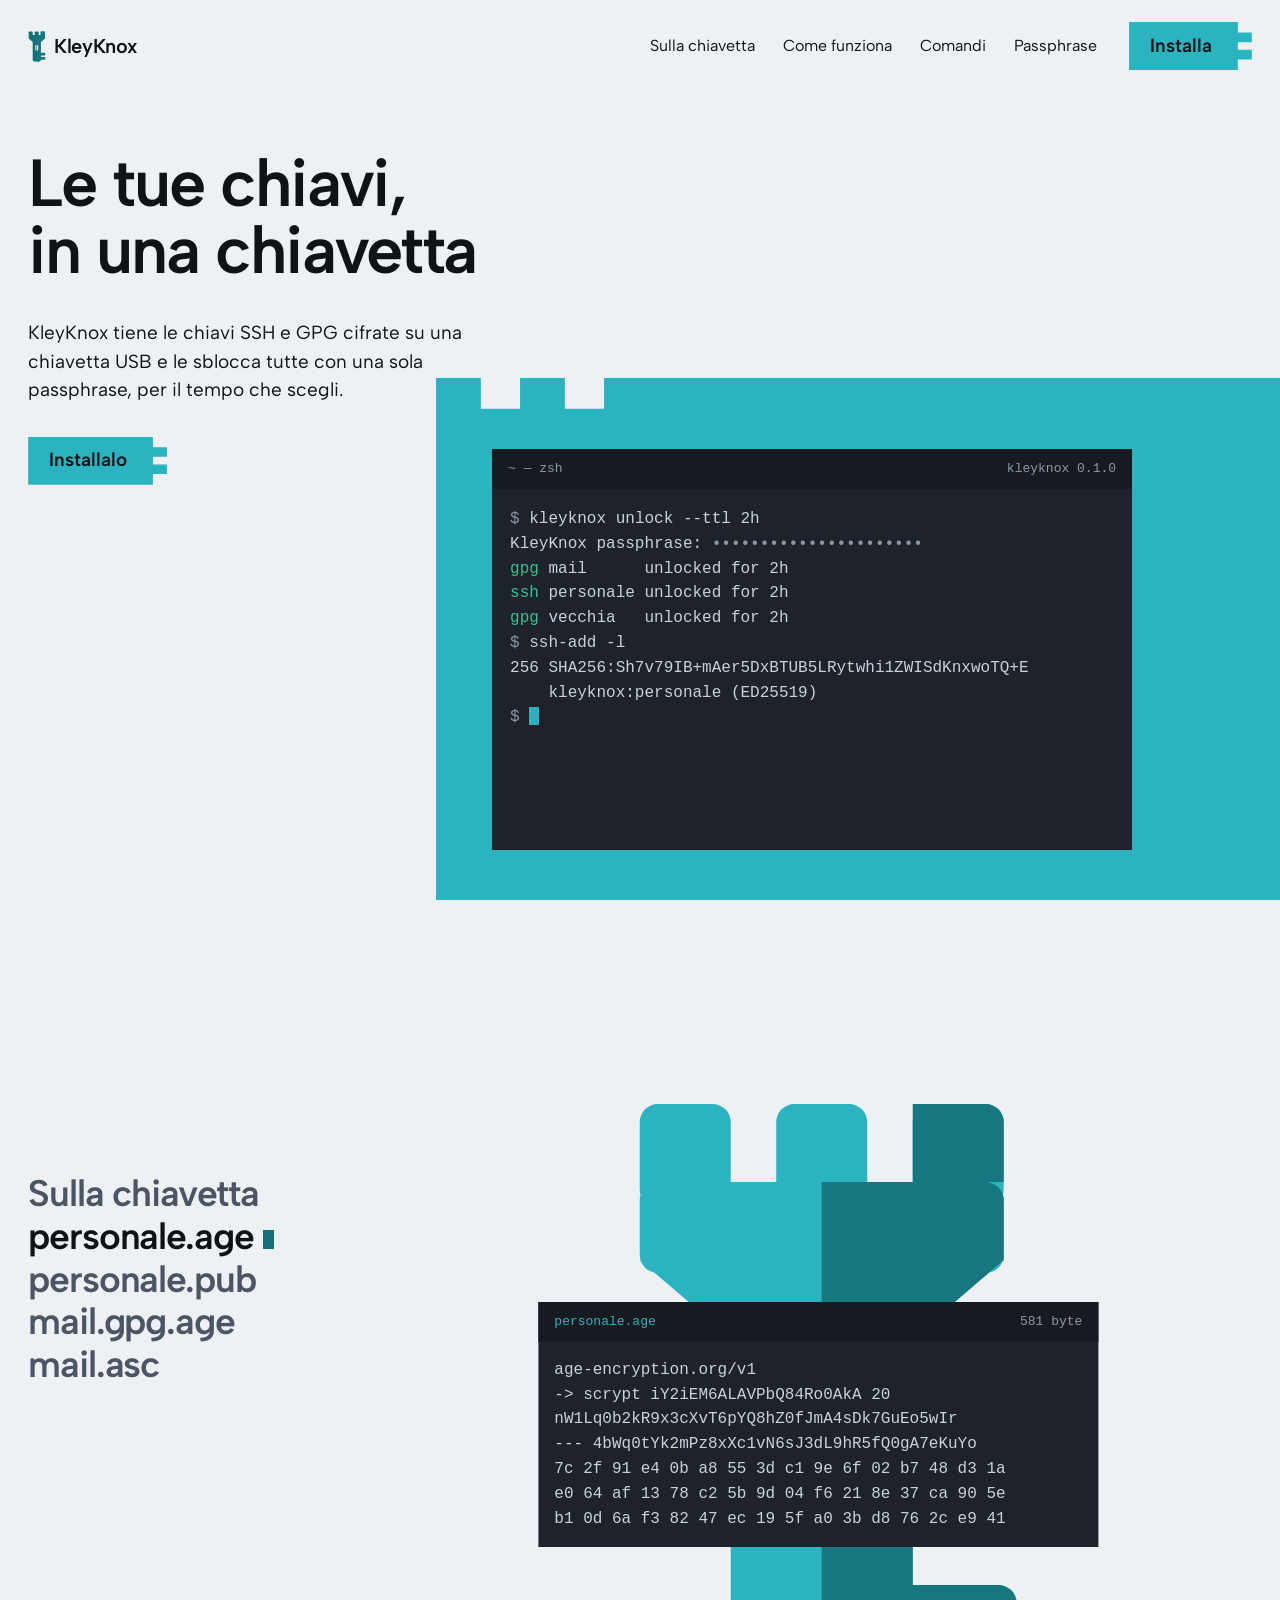
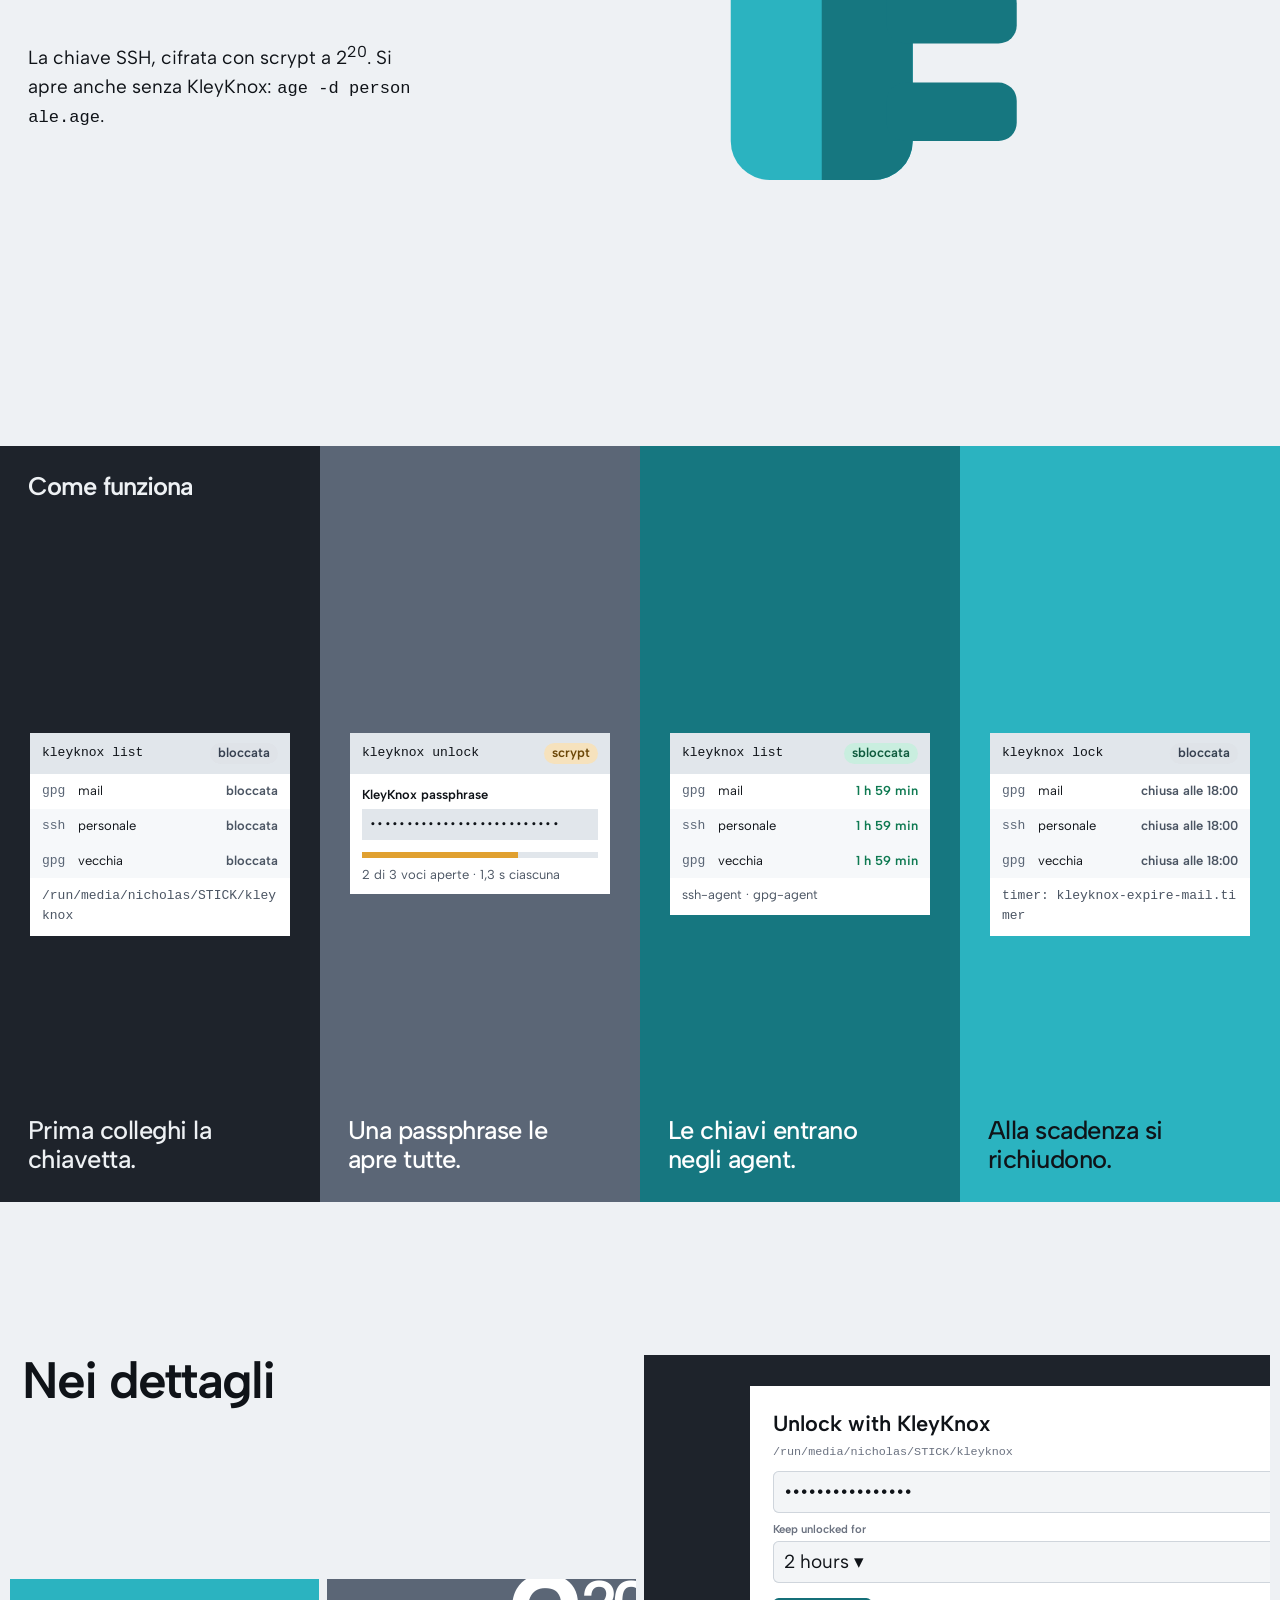
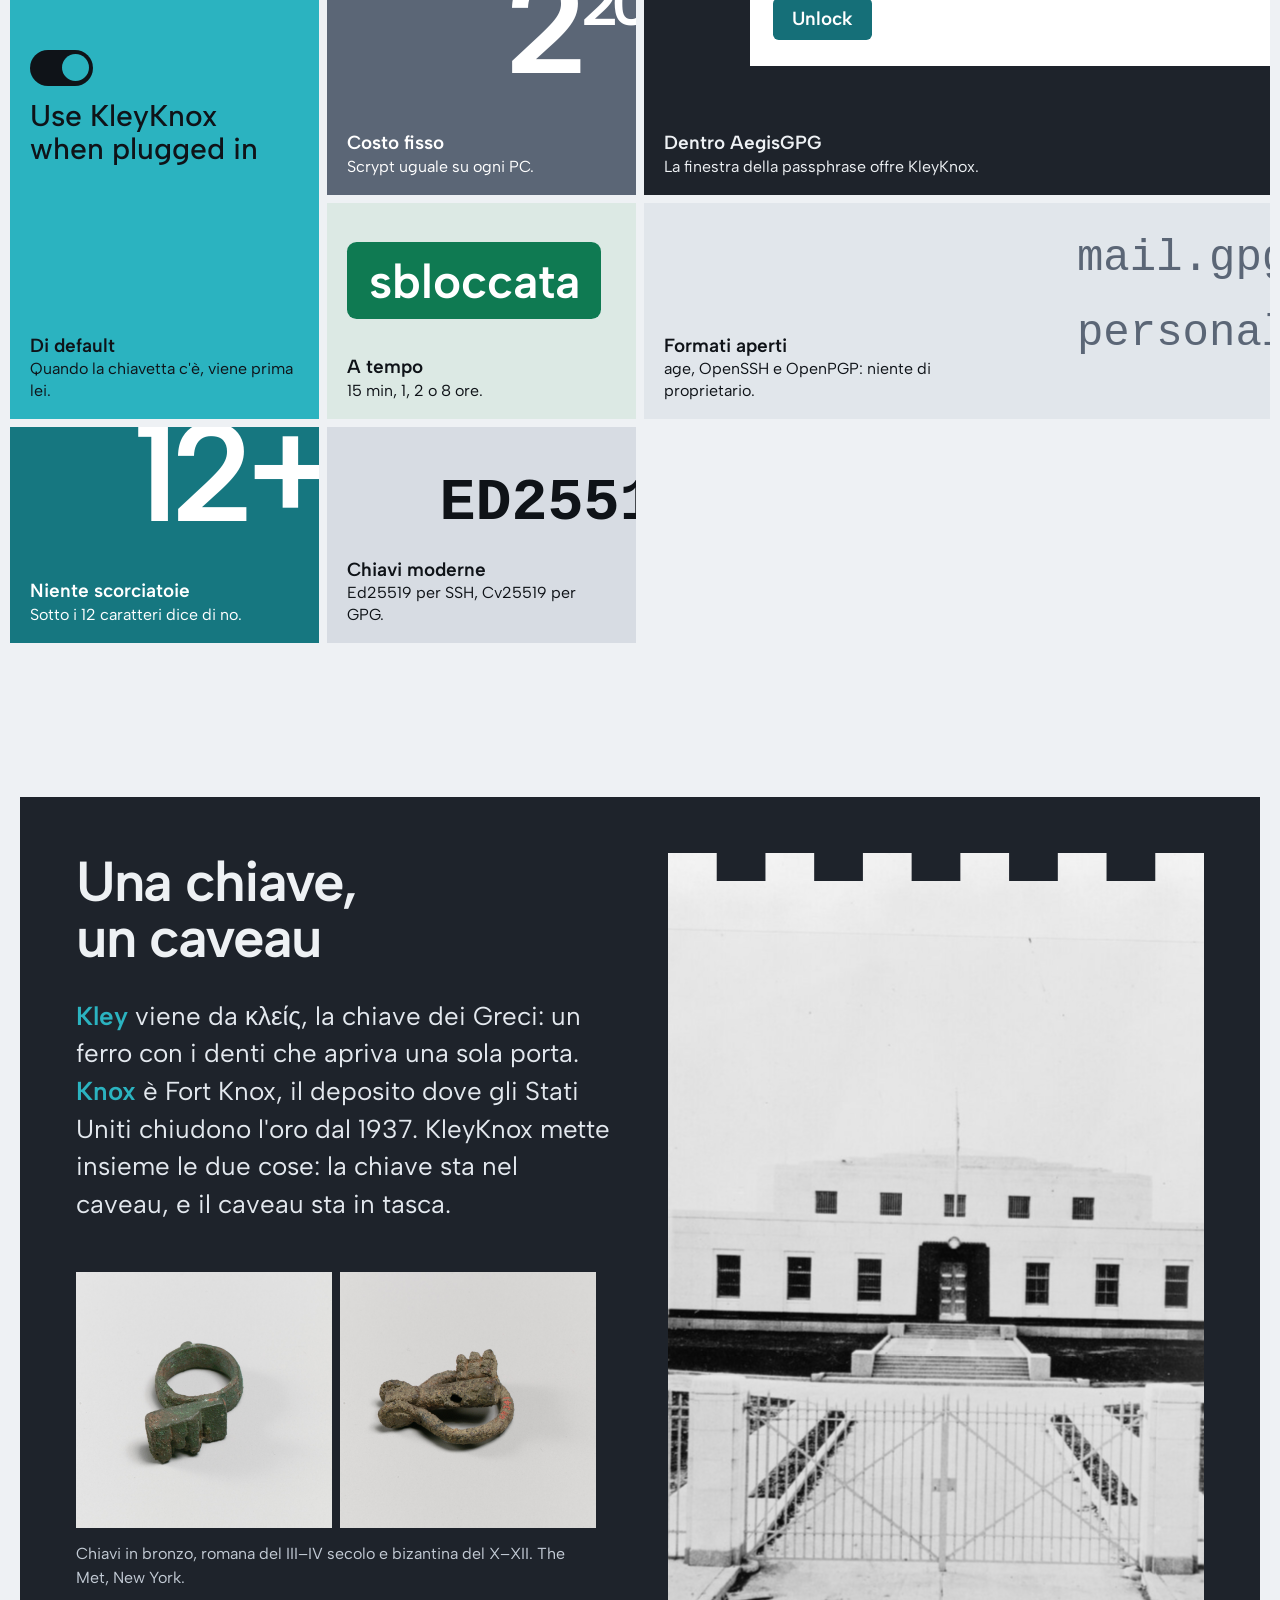
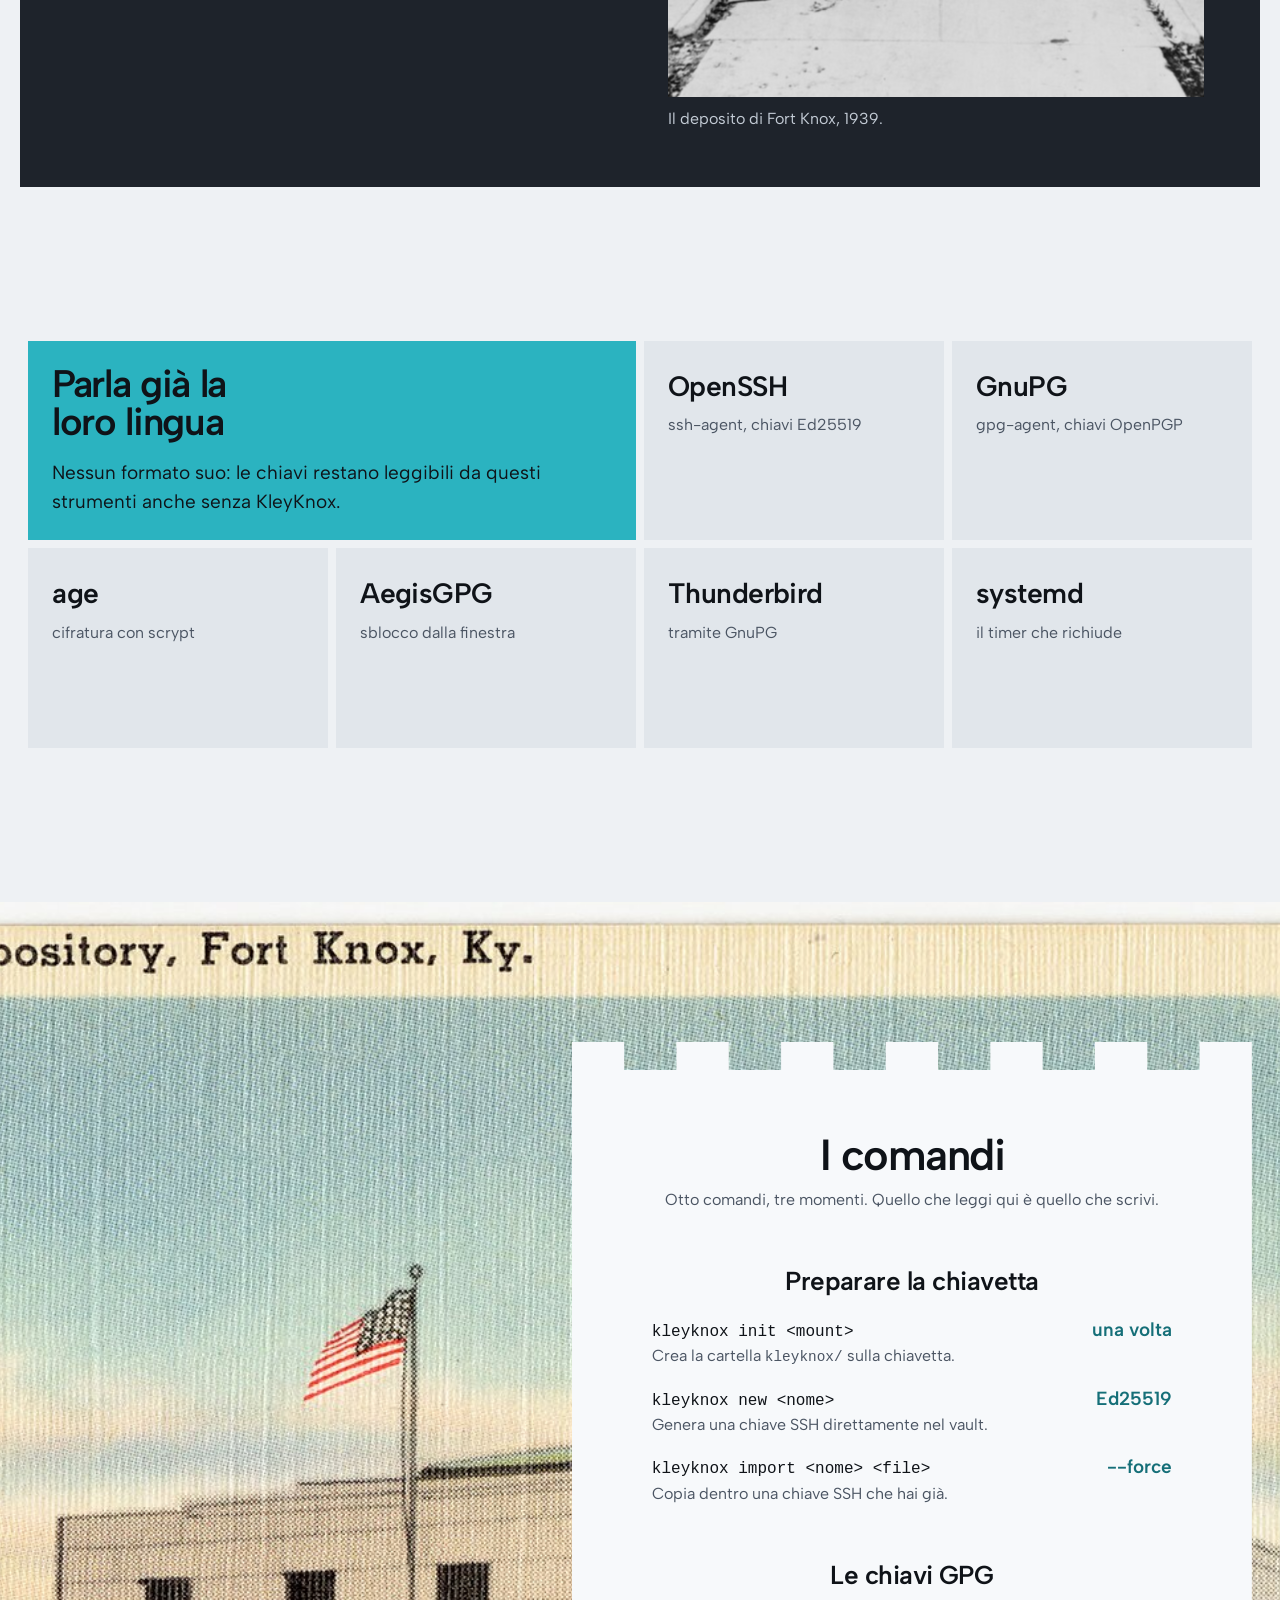
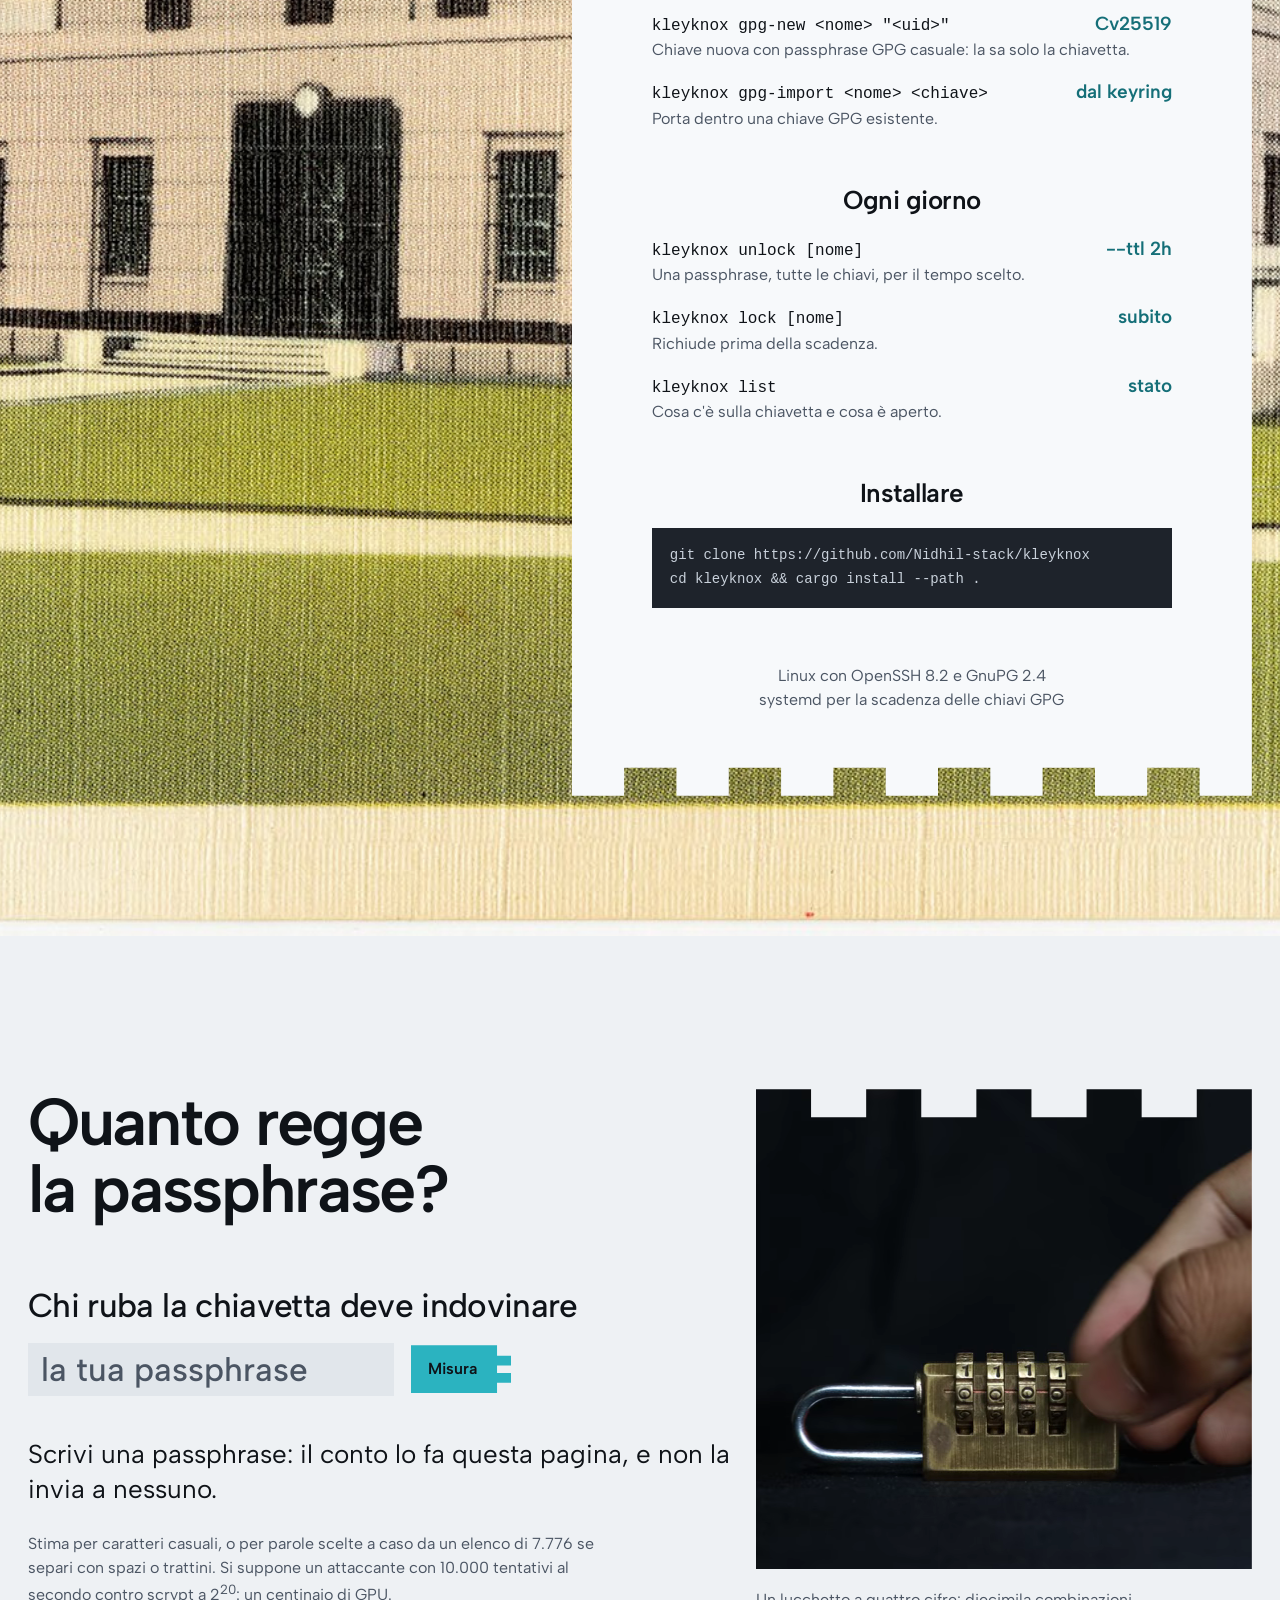
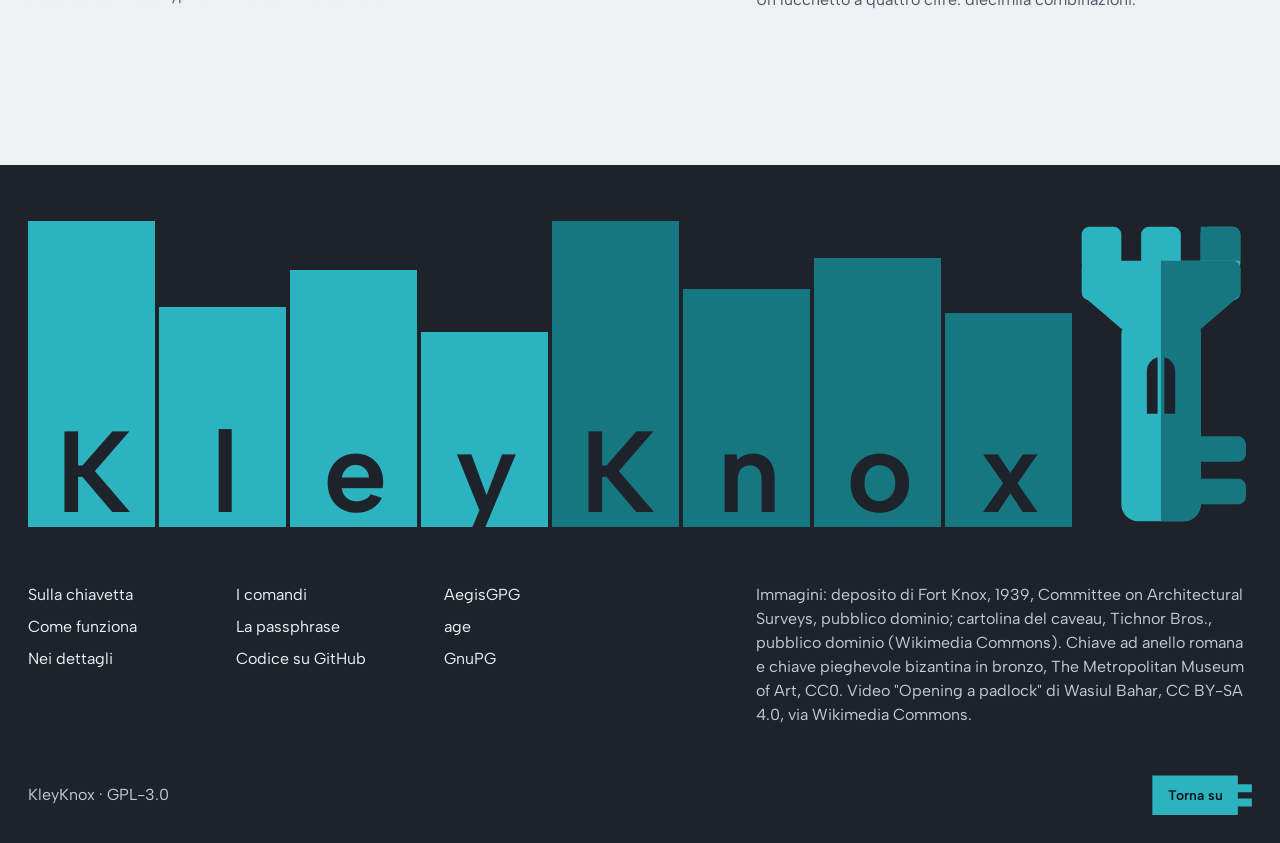
==== site/index.html @ 89aeecdf "Website, README and GitHub Pages A one-page site in the KleyKnox style (the tower-key as the only mo" ====
<!doctype html>
<html lang="it">
<head>
  <meta charset="utf-8">
  <meta name="viewport" content="width=device-width, initial-scale=1">
  <title>KleyKnox — le tue chiavi, in una chiavetta</title>
  <meta name="description" content="KleyKnox tiene le chiavi SSH e GPG cifrate su una chiavetta USB e le sblocca tutte con una sola passphrase, per il tempo che scegli.">
  <link rel="icon" href="favicon.svg" type="image/svg+xml">
  <link rel="preconnect" href="https://fonts.googleapis.com">
  <link rel="preconnect" href="https://fonts.gstatic.com" crossorigin>
  <link href="https://fonts.googleapis.com/css2?family=Albert+Sans:wght@400;500;600&display=swap" rel="stylesheet">
  <link rel="stylesheet" href="styles.css">
  <script>document.documentElement.classList.add("js");</script>
</head>
<body>

<!-- The tower-key, drawn once and reused at every scale (hero stage, showcase, bullets, footer). -->
<svg width="0" height="0" style="position:absolute" aria-hidden="true">
  <defs>
    <mask id="tower-window" maskUnits="userSpaceOnUse" x="0" y="0" width="64" height="64">
      <rect width="64" height="64" fill="#fff"></rect>
      <path d="M29.5 39 V31.5 a2.5 2.5 0 0 1 5 0 V39 Z" fill="#000"></path>
      <rect x="31.4" y="28" width="1.2" height="12" fill="#fff"></rect>
    </mask>
    <symbol id="tower" viewBox="17 5 31 54">
      <g mask="url(#tower-window)">
        <g fill="var(--tower-lit, currentColor)">
          <rect x="18" y="6" width="7" height="8" rx="1.4"></rect>
          <rect x="28.5" y="6" width="7" height="8" rx="1.4"></rect>
          <rect x="39" y="6" width="7" height="8" rx="1.4"></rect>
          <rect x="18" y="12" width="28" height="7" rx="1.4"></rect>
          <path d="M18 18 H46 L39 24 H25 Z"></path>
          <rect x="25" y="22" width="14" height="36" rx="3"></rect>
        </g>
        <g fill="var(--tower-shade, currentColor)">
          <path d="M39 6 H44.6 a1.4 1.4 0 0 1 1.4 1.4 V12 H39 Z"></path>
          <path d="M32 12 H44.6 a1.4 1.4 0 0 1 1.4 1.4 V18 L39 24 H32 Z"></path>
          <path d="M32 22 H39 V55 a3 3 0 0 1 -3 3 H32 Z"></path>
        </g>
      </g>
      <rect x="37" y="43" width="10" height="4.5" rx="1.4" fill="var(--tower-shade, currentColor)"></rect>
      <rect x="37" y="50.5" width="10" height="4.5" rx="1.4" fill="var(--tower-shade, currentColor)"></rect>
    </symbol>
  </defs>
</svg>

<header class="bar">
  <a class="wordmark" href="#top" aria-label="KleyKnox, inizio pagina">
    <svg class="wordmark-mark" aria-hidden="true"><use href="#tower"></use></svg>KleyKnox
  </a>
  <nav aria-label="Sezioni">
    <a class="link" href="#chiavetta">Sulla chiavetta</a>
    <a class="link" href="#come">Come funziona</a>
    <a class="link" href="#comandi">Comandi</a>
    <a class="link" href="#passphrase">Passphrase</a>
  </nav>
  <a class="button key-bit" href="#installa">Installa</a>
</header>

<main id="top">

  <!-- 1. Hero: what it is, and the real terminal on a stage cut like the battlements. -->
  <section class="hero" aria-labelledby="hero-title">
    <div class="hero-copy">
      <h1 id="hero-title">Le tue chiavi,<br> in una chiavetta</h1>
      <p class="hero-lead">KleyKnox tiene le chiavi SSH e GPG cifrate su una chiavetta USB e le sblocca tutte con una sola passphrase, per il tempo che scegli.</p>
      <a class="button key-bit" href="#installa">Installalo</a>
    </div>
    <div class="hero-stage">
      <div class="term" data-ui aria-label="Terminale: kleyknox unlock sblocca tre chiavi per due ore">
        <div class="term-top"><samp>~ — zsh</samp><samp>kleyknox 0.1.0</samp></div>
<pre class="term-body"><samp><span class="t-dim">$</span> kleyknox unlock --ttl 2h
KleyKnox passphrase: <span class="t-dim">••••••••••••••••••••••</span>
<span class="t-ok">gpg</span> mail      unlocked for 2h
<span class="t-ok">ssh</span> personale unlocked for 2h
<span class="t-ok">gpg</span> vecchia   unlocked for 2h
<span class="t-dim">$</span> ssh-add -l
256 SHA256:Sh7v79IB+mAer5DxBTUB5LRytwhi1ZWISdKnxwoTQ+E
    kleyknox:personale (ED25519)
<span class="t-dim">$</span> <span class="t-caret"></span></samp></pre>
      </div>
    </div>
  </section>

  <!-- 2. Showcase: what is on the stick, one file at a time, in front of the tower. -->
  <section class="showcase" id="chiavetta" aria-labelledby="chiavetta-title">
    <div class="showcase-stage shutter">
      <svg class="showcase-tower" aria-hidden="true"><use href="#tower"></use></svg>
      <div class="file" data-ui>
        <div class="file-top"><samp class="file-name" id="file-name">personale.age</samp><samp class="file-size" id="file-size">581 byte</samp></div>
        <pre class="file-body" id="file-body">age-encryption.org/v1
-&gt; scrypt iY2iEM6ALAVPbQ84Ro0AkA 20
nW1Lq0b2kR9x3cXvT6pYQ8hZ0fJmA4sDk7GuEo5wIr
--- 4bWq0tYk2mPz8xXc1vN6sJ3dL9hR5fQ0gA7eKuYo
7c 2f 91 e4 0b a8 55 3d c1 9e 6f 02 b7 48 d3 1a
e0 64 af 13 78 c2 5b 9d 04 f6 21 8e 37 ca 90 5e
b1 0d 6a f3 82 47 ec 19 5f a0 3b d8 76 2c e9 41</pre>
      </div>
    </div>
    <div class="showcase-list">
      <h2 id="chiavetta-title">Sulla chiavetta</h2>
      <ul class="files" role="tablist" aria-label="File nella cartella kleyknox/">
        <li><button role="tab" aria-selected="true" data-file="0">personale.age</button></li>
        <li><button role="tab" aria-selected="false" data-file="1">personale.pub</button></li>
        <li><button role="tab" aria-selected="false" data-file="2">mail.gpg.age</button></li>
        <li><button role="tab" aria-selected="false" data-file="3">mail.asc</button></li>
      </ul>
    </div>
    <p class="showcase-fact" id="file-fact" aria-live="polite">La chiave SSH, cifrata con scrypt a 2<sup>20</sup>. Si apre anche senza KleyKnox: <code>age -d personale.age</code>.</p>
  </section>

  <!-- 3. How it works: the same vault card, four moments, four fields. -->
  <section class="how" id="come" aria-labelledby="come-title">
    <div class="field f1">
      <h2 id="come-title">Come funziona</h2>
      <div class="card" data-ui>
        <div class="card-head"><samp>kleyknox list</samp><span class="pill pill-off">bloccata</span></div>
        <ul class="card-rows">
          <li><samp class="kind">gpg</samp>mail<span class="state off">bloccata</span></li>
          <li><samp class="kind">ssh</samp>personale<span class="state off">bloccata</span></li>
          <li><samp class="kind">gpg</samp>vecchia<span class="state off">bloccata</span></li>
        </ul>
        <p class="card-foot"><samp>/run/media/nicholas/STICK/kleyknox</samp></p>
      </div>
      <p class="clause">Prima colleghi la chiavetta.</p>
    </div>
    <div class="field f2">
      <div class="card" data-ui>
        <div class="card-head"><samp>kleyknox unlock</samp><span class="pill pill-wait">scrypt</span></div>
        <label class="card-label" for="demo-pass">KleyKnox passphrase</label>
        <input class="card-input" id="demo-pass" type="password" value="lampione-orzo-vela-tram-55" readonly tabindex="-1" aria-label="Passphrase di esempio">
        <div class="card-bar"><span style="width: 66%"></span></div>
        <p class="card-foot">2 di 3 voci aperte · 1,3 s ciascuna</p>
      </div>
      <p class="clause">Una passphrase le apre tutte.</p>
    </div>
    <div class="field f3">
      <div class="card" data-ui>
        <div class="card-head"><samp>kleyknox list</samp><span class="pill pill-on">sbloccata</span></div>
        <ul class="card-rows">
          <li><samp class="kind">gpg</samp>mail<span class="state on">1 h 59 min</span></li>
          <li><samp class="kind">ssh</samp>personale<span class="state on">1 h 59 min</span></li>
          <li><samp class="kind">gpg</samp>vecchia<span class="state on">1 h 59 min</span></li>
        </ul>
        <p class="card-foot">ssh-agent · gpg-agent</p>
      </div>
      <p class="clause">Le chiavi entrano negli agent.</p>
    </div>
    <div class="field f4">
      <div class="card" data-ui>
        <div class="card-head"><samp>kleyknox lock</samp><span class="pill pill-off">bloccata</span></div>
        <ul class="card-rows">
          <li><samp class="kind">gpg</samp>mail<span class="state off">chiusa alle 18:00</span></li>
          <li><samp class="kind">ssh</samp>personale<span class="state off">chiusa alle 18:00</span></li>
          <li><samp class="kind">gpg</samp>vecchia<span class="state off">chiusa alle 18:00</span></li>
        </ul>
        <p class="card-foot"><samp>timer: kleyknox-expire-mail.timer</samp></p>
      </div>
      <p class="clause">Alla scadenza si richiudono.</p>
    </div>
  </section>

  <!-- 4. Features: close-ups of the real interface, CLI and AegisGPG. -->
  <section class="board" id="dettagli" aria-labelledby="dettagli-title">
    <div class="tile t-head"><h2 id="dettagli-title">Nei dettagli</h2></div>

    <div class="tile t-aegis">
      <div class="zoom aegis" data-ui>
        <p class="aegis-title">Unlock with KleyKnox</p>
        <p class="aegis-path"><samp>/run/media/nicholas/STICK/kleyknox</samp></p>
        <span class="aegis-input">••••••••••••••••</span>
        <span class="aegis-label">Keep unlocked for</span>
        <span class="aegis-select">2 hours ▾</span>
        <span class="aegis-button">Unlock</span>
      </div>
      <p class="cap"><strong>Dentro AegisGPG</strong>La finestra della passphrase offre KleyKnox.</p>
    </div>

    <div class="tile t-toggle">
      <div class="zoom toggle-ui" data-ui><span class="switch" aria-hidden="true"><span></span></span><span class="toggle-label">Use KleyKnox<br>when plugged in</span></div>
      <p class="cap"><strong>Di default</strong>Quando la chiavetta c'è, viene prima lei.</p>
    </div>

    <div class="tile t-scrypt">
      <div class="zoom figure-ui" data-ui>2<sup>20</sup></div>
      <p class="cap"><strong>Costo fisso</strong>Scrypt uguale su ogni PC.</p>
    </div>

    <div class="tile t-status">
      <div class="zoom status-ui" data-ui><span>sbloccata</span></div>
      <p class="cap"><strong>A tempo</strong>15 min, 1, 2 o 8 ore.</p>
    </div>

    <div class="tile t-file">
      <div class="zoom files-ui" data-ui><samp>mail.gpg.age</samp><samp>personale.pub</samp></div>
      <p class="cap"><strong>Formati aperti</strong>age, OpenSSH e OpenPGP: niente di proprietario.</p>
    </div>

    <div class="tile t-min">
      <div class="zoom figure-ui" data-ui>12+</div>
      <p class="cap"><strong>Niente scorciatoie</strong>Sotto i 12 caratteri dice di no.</p>
    </div>

    <div class="tile t-algo">
      <div class="zoom chip-ui" data-ui><samp>ED25519</samp></div>
      <p class="cap"><strong>Chiavi moderne</strong>Ed25519 per SSH, Cv25519 per GPG.</p>
    </div>
  </section>

  <!-- 5. The name: kleis and Knox, in real pictures, on a deep panel that splits the page. -->
  <section class="name" id="nome" aria-labelledby="nome-title">
    <div class="name-copy">
      <h2 id="nome-title">Una chiave, un caveau</h2>
      <p><strong>Kley</strong> viene da κλείς, la chiave dei Greci: un ferro con i denti che apriva una sola porta. <strong>Knox</strong> è Fort Knox, il deposito dove gli Stati Uniti chiudono l'oro dal 1937. KleyKnox mette insieme le due cose: la chiave sta nel caveau, e il caveau sta in tasca.</p>
      <figure class="name-keys">
        <img src="assets/bronze-ring-key.jpg" width="1800" height="1936" alt="Chiave ad anello in bronzo, romana, III–IV secolo" loading="lazy">
        <img src="assets/bronze-folding-key.jpg" width="1816" height="1936" alt="Chiave pieghevole in bronzo, bizantina, X–XII secolo" loading="lazy">
        <figcaption>Chiavi in bronzo, romana del III–IV secolo e bizantina del X–XII. The Met, New York.</figcaption>
      </figure>
    </div>
    <figure class="name-picture battlement">
      <div class="frame"><img class="drift" src="assets/united-states-bullion-depository-1939.jpg" width="1640" height="1230" alt="Il deposito dell'oro di Fort Knox nel 1939, visto dal cancello d'ingresso" loading="lazy"></div>
      <figcaption>Il deposito di Fort Knox, 1939.</figcaption>
    </figure>
  </section>

  <!-- 6. Proof: the standards it speaks, set as names on tiles. -->
  <section class="speaks" id="standard" aria-labelledby="standard-title">
    <div class="mark mark-head"><h2 id="standard-title">Parla già la loro lingua</h2><p>Nessun formato suo: le chiavi restano leggibili da questi strumenti anche senza KleyKnox.</p></div>
    <div class="mark"><span>OpenSSH</span><p>ssh-agent, chiavi Ed25519</p></div>
    <div class="mark"><span>GnuPG</span><p>gpg-agent, chiavi OpenPGP</p></div>
    <div class="mark"><span>age</span><p>cifratura con scrypt</p></div>
    <div class="mark"><span>AegisGPG</span><p>sblocco dalla finestra</p></div>
    <div class="mark"><span>Thunderbird</span><p>tramite GnuPG</p></div>
    <div class="mark"><span>systemd</span><p>il timer che richiude</p></div>
  </section>

  <!-- 7. Commands as a printed sheet with battlement edges, over the vault postcard. -->
  <section class="sheet-ground" id="comandi" aria-labelledby="comandi-title">
    <img class="sheet-photo" src="assets/gold-vault-u-s-depository-fort-knox.jpg" width="1920" height="1234" alt="Cartolina del caveau dell'oro di Fort Knox, anni Trenta" loading="lazy">
    <div class="sheet battlement-both">
      <h2 id="comandi-title">I comandi</h2>
      <p class="sheet-note">Otto comandi, tre momenti. Quello che leggi qui è quello che scrivi.</p>

      <div class="group">
        <h3>Preparare la chiavetta</h3>
        <dl>
          <div><dt><code>kleyknox init &lt;mount&gt;</code></dt><dd class="v">una volta</dd><dd class="d">Crea la cartella <code>kleyknox/</code> sulla chiavetta.</dd></div>
          <div><dt><code>kleyknox new &lt;nome&gt;</code></dt><dd class="v">Ed25519</dd><dd class="d">Genera una chiave SSH direttamente nel vault.</dd></div>
          <div><dt><code>kleyknox import &lt;nome&gt; &lt;file&gt;</code></dt><dd class="v">--force</dd><dd class="d">Copia dentro una chiave SSH che hai già.</dd></div>
        </dl>
      </div>

      <div class="group">
        <h3>Le chiavi GPG</h3>
        <dl>
          <div><dt><code>kleyknox gpg-new &lt;nome&gt; "&lt;uid&gt;"</code></dt><dd class="v">Cv25519</dd><dd class="d">Chiave nuova con passphrase GPG casuale: la sa solo la chiavetta.</dd></div>
          <div><dt><code>kleyknox gpg-import &lt;nome&gt; &lt;chiave&gt;</code></dt><dd class="v">dal keyring</dd><dd class="d">Porta dentro una chiave GPG esistente.</dd></div>
        </dl>
      </div>

      <div class="group">
        <h3>Ogni giorno</h3>
        <dl>
          <div><dt><code>kleyknox unlock [nome]</code></dt><dd class="v">--ttl 2h</dd><dd class="d">Una passphrase, tutte le chiavi, per il tempo scelto.</dd></div>
          <div><dt><code>kleyknox lock [nome]</code></dt><dd class="v">subito</dd><dd class="d">Richiude prima della scadenza.</dd></div>
          <div><dt><code>kleyknox list</code></dt><dd class="v">stato</dd><dd class="d">Cosa c'è sulla chiavetta e cosa è aperto.</dd></div>
        </dl>
      </div>

      <div class="group" id="installa">
        <h3>Installare</h3>
        <pre class="install"><code>git clone https://github.com/Nidhil-stack/kleyknox
cd kleyknox &amp;&amp; cargo install --path .</code></pre>
      </div>

      <p class="sheet-hours">Linux con OpenSSH 8.2 e GnuPG 2.4<br>systemd per la scadenza delle chiavi GPG</p>
    </div>
  </section>

  <!-- 8. The live thing: how long would your passphrase hold against scrypt 2^20. -->
  <section class="probe" id="passphrase" aria-labelledby="passphrase-title">
    <h2 id="passphrase-title">Quanto regge la passphrase?</h2>
    <figure class="probe-film">
      <video src="assets/opening-a-padlock.webm" poster="assets/opening-a-padlock-poster.jpg" muted loop playsinline autoplay preload="metadata" width="854" height="480" aria-label="Mani che girano le rotelle di un lucchetto a combinazione"></video>
      <figcaption>Un lucchetto a quattro cifre: diecimila combinazioni.</figcaption>
    </figure>
    <form class="probe-form" id="probe" autocomplete="off">
      <p class="probe-sentence">
        <label for="probe-input">Chi ruba la chiavetta deve indovinare</label>
        <input id="probe-input" type="password" placeholder="la tua passphrase" spellcheck="false" autocapitalize="off">
        <button class="button key-bit" type="submit">Misura</button>
      </p>
      <p class="probe-result" id="probe-result" aria-live="polite">Scrivi una passphrase: il conto lo fa questa pagina, e non la invia a nessuno.</p>
      <p class="probe-note">Stima per caratteri casuali, o per parole scelte a caso da un elenco di 7.776 se separi con spazi o trattini. Si suppone un attaccante con 10.000 tentativi al secondo contro scrypt a 2<sup>20</sup>: un centinaio di GPU.</p>
    </form>
  </section>

</main>

<footer class="foot">
  <div class="blocks" aria-label="KleyKnox">
    <span style="--h:100%">K</span><span style="--h:72%">l</span><span style="--h:84%">e</span><span style="--h:64%">y</span><span style="--h:100%">K</span><span style="--h:78%">n</span><span style="--h:88%">o</span><span style="--h:70%">x</span>
    <svg class="blocks-tower" aria-hidden="true"><use href="#tower"></use></svg>
  </div>
  <div class="foot-grid">
    <nav aria-label="Pagina">
      <a class="link" href="#chiavetta">Sulla chiavetta</a>
      <a class="link" href="#come">Come funziona</a>
      <a class="link" href="#dettagli">Nei dettagli</a>
    </nav>
    <nav aria-label="Riferimenti">
      <a class="link" href="#comandi">I comandi</a>
      <a class="link" href="#passphrase">La passphrase</a>
      <a class="link" href="https://github.com/Nidhil-stack/kleyknox">Codice su GitHub</a>
    </nav>
    <nav aria-label="Progetti collegati">
      <a class="link" href="https://github.com/EddyDevProject/AegisGPG">AegisGPG</a>
      <a class="link" href="https://age-encryption.org">age</a>
      <a class="link" href="https://gnupg.org">GnuPG</a>
    </nav>
    <p class="credits">Immagini: deposito di Fort Knox, 1939, Committee on Architectural Surveys, pubblico dominio; cartolina del caveau, Tichnor Bros., pubblico dominio (Wikimedia Commons). Chiave ad anello romana e chiave pieghevole bizantina in bronzo, The Metropolitan Museum of Art, CC0. Video "Opening a padlock" di Wasiul Bahar, CC BY-SA 4.0, via Wikimedia Commons.</p>
  </div>
  <div class="foot-last">
    <span>KleyKnox · GPL-3.0</span>
    <a class="button key-bit small" href="#top">Torna su</a>
  </div>
</footer>

<script src="main.js" defer></script>
</body>
</html>
---- site/styles.css ----
/* KleyKnox — one motif: the tower-key (its battlements and two equal teeth).
   Palette "Acciaio da caveau", set in the proportions of the dealt "cool grey" sheet:
   one pale ground, near-black ink, one accent (vault cyan) on the action and one field. */

:root {
  --bg: #eef1f4;
  --surface: #e1e6eb;
  --ink: #0f1318;
  --muted: #4b5563;
  --accent: #2bb3c0;
  --accent-ink: #0f1318;
  --accent-deep: #156f78;      /* the accent where it must read on the pale ground */
  --gunmetal: #1e232b;
  --steel: #5b6676;
  --silver: #c9d1db;
  --cyan-deep: #167780;
  --ok: #34c38f;
  --warn: #e0a030;

  --font-text: "Albert Sans", "Helvetica Neue", Arial, sans-serif;
  --font-ui-mono: ui-monospace, "SF Mono", Menlo, Consolas, monospace; /* product UI only */ /* taste-skill-ignore: product UI (data-ui) */

  --step-small: clamp(0.8125rem, 0.79rem + 0.1vw, 0.875rem);
  --step-body: clamp(1.0625rem, 1rem + 0.25vw, 1.1875rem);
  --step-lead: clamp(1.25rem, 1.1rem + 0.7vw, 1.625rem);
  --step-head: clamp(2rem, 1.3rem + 3.2vw, 4rem);
  --step-display: clamp(3.25rem, 5.2vw, 5rem);

  --margin: clamp(1rem, 2.2vw, 2rem);
  --section: clamp(7.5rem, 12vw, 13rem);
  --merlon: 28px;              /* battlement width; height is the same */

  --ease-out: cubic-bezier(0.22, 1, 0.36, 1);
  --ease-in-out: cubic-bezier(0.76, 0, 0.24, 1);
  --ease-soft: cubic-bezier(0.33, 1, 0.68, 1);
}

*, *::before, *::after { box-sizing: border-box; }
html { -webkit-text-size-adjust: 100%; text-size-adjust: 100%; }
body {
  margin: 0; background: var(--bg); color: var(--ink);
  font-family: var(--font-text); font-size: var(--step-body); line-height: 1.5;
  -webkit-font-smoothing: antialiased; overflow-x: hidden;
}
h1, h2, h3, p, figure, ul, dl, dd { margin: 0; }
p { max-width: 65ch; }
ul[class] { padding: 0; list-style: none; }
img, svg { display: block; max-width: 100%; }
img { height: auto; background: var(--surface); }
button, input { font: inherit; color: inherit; }
button { background: none; border: 0; padding: 0; cursor: pointer; }
a { color: inherit; }
:target { scroll-margin-top: 5rem; }
::selection { background: var(--accent); color: var(--accent-ink); }
:focus-visible { outline: 2px solid var(--accent-deep); outline-offset: 3px; }
h1, h2, h3 { font-weight: 600; letter-spacing: -0.035em; line-height: 1; text-wrap: balance; }
code, samp { font-family: var(--font-ui-mono); font-size: 0.9em; } /* taste-skill-ignore: literal code */
.term samp, .file samp, .card samp, .aegis samp, .files-ui samp, .chip-ui samp { font-size: inherit; } /* taste-skill-ignore: product UI (data-ui) */

/* ---------- the one button: a key bit, two equal teeth on its right edge ---------- */
.button {
  display: inline-flex; align-items: center; min-height: 48px; padding: 0 2.1em 0 1.1em;
  background: var(--accent); color: var(--accent-ink); font-weight: 600; text-decoration: none;
  transition: transform 140ms var(--ease-out), background-color 180ms ease;
}
.key-bit {
  clip-path: polygon(0 0, calc(100% - 14px) 0, calc(100% - 14px) 22%, 100% 22%, 100% 42%,
    calc(100% - 14px) 42%, calc(100% - 14px) 58%, 100% 58%, 100% 78%, calc(100% - 14px) 78%,
    calc(100% - 14px) 100%, 0 100%);
}
.button.small { min-height: 40px; font-size: var(--step-small); }
.button:active { transform: scale(0.97); }
.link { text-decoration: underline; text-decoration-color: transparent; text-underline-offset: 0.22em; transition: text-decoration-color 180ms ease; }
@media (hover: hover) and (pointer: fine) {
  .button:hover { background: #5ccdd8; }
  .link:hover { text-decoration-color: currentColor; }
}

/* ---------- bar ---------- */
.bar {
  position: absolute; inset: 0 0 auto 0; z-index: 5;
  display: flex; align-items: center; gap: 2rem; padding: 22px var(--margin);
}
.wordmark { display: inline-flex; align-items: center; gap: 0.5rem; font-weight: 600; font-size: 1.25rem; letter-spacing: -0.02em; text-decoration: none; }
.wordmark-mark { width: 18px; height: 31px; color: var(--accent-deep); --tower-lit: var(--accent-deep); --tower-shade: var(--cyan-deep); }
.bar nav { display: flex; gap: 1.75rem; margin-left: auto; font-size: 1rem; }
.bar nav a { text-decoration-color: transparent; }

/* ---------- 1. hero ---------- */
.hero { position: relative; min-height: 100svh; display: grid; grid-template-columns: repeat(12, 1fr); column-gap: 1.5rem; padding: 0 var(--margin); overflow: hidden; }
.hero-copy { grid-column: 1 / 7; padding-top: 150px; position: relative; z-index: 2; }
.hero h1 { font-size: var(--step-display); max-width: 13ch; }
.hero-lead { margin-top: 36px; max-width: 40ch; font-size: var(--step-body); }
.hero-copy .button { margin-top: 32px; }
.hero-stage {
  position: absolute; left: calc(var(--margin) + (100% - 2 * var(--margin)) * 4 / 12); right: 0; top: 42%; bottom: 0;
  background: var(--accent);
  /* the top-left corner cut into three battlements: the tower's own top */
  clip-path: polygon(0 calc(var(--merlon) * 1.6), 0 0, calc(var(--merlon) * 1.6) 0, calc(var(--merlon) * 1.6) calc(var(--merlon) * 1.1),
    calc(var(--merlon) * 3) calc(var(--merlon) * 1.1), calc(var(--merlon) * 3) 0, calc(var(--merlon) * 4.6) 0,
    calc(var(--merlon) * 4.6) calc(var(--merlon) * 1.1), calc(var(--merlon) * 6) calc(var(--merlon) * 1.1),
    calc(var(--merlon) * 6) 0, 100% 0, 100% 100%, 0 100%);
}
.term {
  position: absolute; left: 56px; top: calc(var(--merlon) * 1.1 + 40px); width: min(640px, calc(100% - 56px));
  background: var(--gunmetal); color: var(--silver); font-family: var(--font-ui-mono); font-size: 16px; line-height: 1.55; /* taste-skill-ignore: product UI (data-ui) */
}
.term-top { display: flex; justify-content: space-between; padding: 10px 16px; background: #171b21; color: #8c97a6; font-size: 13px; }
.term-body { margin: 0; padding: 18px 18px 120px; white-space: pre; overflow: hidden; font: inherit; }
.t-dim { color: #8c97a6; }
.t-ok { color: var(--ok); }
.t-caret { display: inline-block; width: 0.6em; height: 1.1em; vertical-align: -0.2em; background: var(--accent); }

/* ---------- 2. showcase ---------- */
.showcase {
  position: relative; margin-top: calc(var(--section) * 0.6); min-height: 100svh; padding: 0 var(--margin);
  display: grid; grid-template-columns: repeat(12, 1fr); column-gap: 1.5rem; align-items: end;
}
.showcase-stage { grid-column: 5 / 12; grid-row: 1; position: relative; height: 78svh; align-self: center; }
.showcase-tower { position: absolute; left: 50%; top: 0; height: 100%; width: auto; aspect-ratio: 31 / 54; transform: translateX(-42%); color: var(--accent); --tower-lit: var(--accent); --tower-shade: var(--cyan-deep); }
.file {
  position: absolute; left: 50%; top: 30%; transform: translateX(-46%); width: min(560px, 92%);
  background: var(--gunmetal); color: var(--silver); font-family: var(--font-ui-mono); font-size: 16px; line-height: 1.55; /* taste-skill-ignore: product UI (data-ui) */
  transition: opacity 300ms ease;
}
.file.is-swapping { opacity: 0; }
.file-top { display: flex; justify-content: space-between; padding: 10px 16px; background: #171b21; color: var(--accent); font-size: 13px; }
.file-size { color: #8c97a6; }
.file-body { margin: 0; padding: 16px; white-space: pre-wrap; word-break: break-all; font: inherit; min-height: 12.5em; }
.showcase-list { grid-column: 1 / 5; grid-row: 1; align-self: start; padding-top: 20svh; position: relative; z-index: 2; }
.showcase-list h2, .files button { font-size: clamp(1.75rem, 2.9vw, 2.75rem); line-height: 1.15; letter-spacing: -0.03em; font-weight: 600; }
.showcase-list h2 { color: var(--muted); }
.files button { color: var(--muted); text-align: left; transition: color 180ms ease; }
.files button[aria-selected="true"] { color: var(--ink); }
.files button[aria-selected="true"]::after { content: ""; display: inline-block; width: 0.3em; height: 0.52em; margin-left: 0.25em; background: var(--accent-deep); }
@media (hover: hover) { .files button:hover { color: var(--ink); } }
.showcase-fact { grid-column: 1 / 5; grid-row: 1; align-self: end; padding-bottom: 18svh; max-width: 34ch; position: relative; z-index: 2; font-size: var(--step-body); }
.showcase-fact code { word-break: break-all; }

/* ---------- 3. how: four fields, one card ---------- */
.how { margin-top: var(--section); display: grid; grid-template-columns: repeat(4, 1fr); }
.field { position: relative; min-height: 84svh; padding: 28px; display: flex; flex-direction: column; }
.f1 { background: var(--gunmetal); color: #eef1f4; }
.f2 { background: var(--steel); color: #fff; }
.f3 { background: var(--cyan-deep); color: #fff; }
.f4 { background: var(--accent); color: var(--ink); }
.how h2 { font-size: clamp(1.375rem, 2vw, 2rem); font-weight: 600; }
.card {
  position: absolute; left: 0; right: 0; margin-inline: auto; top: 38%; width: min(260px, calc(100% - 32px));
  background: #fff; color: var(--ink); font-size: 13px; line-height: 1.45;
  transition: transform 150ms var(--ease-out);
}
@media (hover: hover) { .field:hover .card.is-in, .field:hover .card:not([data-rise]) { transform: translateY(-6px); } }
.card-head { display: flex; justify-content: space-between; align-items: center; padding: 10px 12px; background: var(--surface); }
.pill { padding: 1px 8px; border-radius: 999px; font-weight: 600; font-size: 13px; }
.pill-off { background: #dfe3e8; color: #374151; }
.pill-wait { background: #f6e2bd; color: #6b4708; }
.pill-on { background: #c9eedf; color: #0f5b3e; }
.card-rows li { display: grid; grid-template-columns: 30px 1fr auto; gap: 6px; align-items: center; padding: 8px 12px; }
.card-rows li + li { background: #f6f8fa; }
.kind { color: var(--steel); }
.state { font-weight: 600; }
.state.off { color: #4b5563; }
.state.on { color: #0f7a52; }
.card-foot { padding: 8px 12px 10px; color: #4b5563; font-size: 13px; word-break: break-all; }
.card-foot samp { font-size: 1em; }
.card-label { display: block; padding: 12px 12px 4px; font-weight: 600; }
.card-input { display: block; width: calc(100% - 24px); margin: 0 12px; padding: 6px 8px; background: var(--surface); border: 0; letter-spacing: 0.1em; }
.card-bar { margin: 12px 12px 0; height: 6px; background: var(--surface); }
.card-bar span { display: block; height: 100%; background: var(--warn); }
.clause { margin-top: auto; font-size: clamp(1.375rem, 2vw, 2rem); line-height: 1.12; letter-spacing: -0.02em; font-weight: 500; max-width: 13ch; }

/* ---------- 4. board of close-ups ---------- */
.board {
  margin: var(--section) 10px 0; display: grid; grid-template-columns: repeat(12, 1fr);
  grid-auto-rows: 104px; gap: 8px; grid-auto-flow: dense;
}
.tile { position: relative; overflow: hidden; background: var(--surface); }
.t-head { grid-column: span 6; grid-row: span 2; background: var(--bg); padding: 0 12px; }
.t-head h2 { font-size: clamp(2.25rem, 4vw, 3.75rem); }
.t-aegis { grid-column: span 6; grid-row: span 4; background: var(--gunmetal); color: #eef1f4; }
.t-toggle { grid-column: span 3; grid-row: span 4; background: var(--accent); }
.t-scrypt { grid-column: span 3; grid-row: span 2; background: var(--steel); color: #fff; }
.t-status { grid-column: span 3; grid-row: span 2; background: #dce9e4; }
.t-file { grid-column: span 6; grid-row: span 2; background: var(--surface); }
.t-min { grid-column: span 3; grid-row: span 2; background: var(--cyan-deep); color: #fff; }
.t-algo { grid-column: span 3; grid-row: span 2; background: #d7dce3; }
.zoom { position: absolute; }
.cap { position: absolute; left: 20px; bottom: 18px; right: 20px; font-size: 1rem; line-height: 1.35; max-width: 34ch; }
.cap strong { display: block; font-size: var(--step-body); font-weight: 600; }
.aegis { right: -8%; top: 7%; width: 30em; font-size: 19px; background: #fff; color: var(--ink); padding: 1.1em 1.2em 1.4em; }
.aegis-title { font-weight: 600; font-size: 1.15em; }
.aegis-path { color: #6b7280; font-size: 0.62em; margin: 0.3em 0 0.8em; }
.aegis-input, .aegis-select { display: block; padding: 0.35em 0.6em; background: #f3f5f7; box-shadow: inset 0 0 0 1px #cfd5dc; border-radius: 0.3em; } /* taste-skill-ignore: product UI (data-ui) */
.aegis-label { display: block; margin: 0.7em 0 0.25em; font-size: 0.6em; color: #6b7280; font-weight: 600; }
.aegis-button { display: inline-block; margin-top: 0.8em; padding: 0.35em 1em; background: #156f78; color: #fff; border-radius: 0.3em; font-weight: 600; }
.toggle-ui { left: 20px; right: 20px; top: 16%; display: flex; flex-direction: column; align-items: flex-start; gap: 0.45em; font-size: 30px; line-height: 1.1; font-weight: 500; color: var(--ink); }
.switch { width: 2.1em; height: 1.2em; border-radius: 999px; background: var(--ink); position: relative; flex: none; }
.switch span { position: absolute; right: 0.15em; top: 0.15em; width: 0.9em; height: 0.9em; border-radius: 50%; background: var(--accent); }
.figure-ui { right: -0.06em; top: -0.18em; font-size: 140px; font-weight: 600; letter-spacing: -0.05em; line-height: 1; }
.figure-ui sup { font-size: 0.45em; }
.status-ui { left: 20px; top: 18%; font-size: 48px; font-weight: 600; }
.status-ui span { display: inline-block; padding: 0.05em 0.45em; background: #0f7a52; color: #fff; border-radius: 0.2em; }
.files-ui { right: -24%; top: 10%; display: flex; flex-direction: column; gap: 0.2em; font-size: 44px; color: var(--steel); }
.files-ui span:first-child { color: var(--ink); }
.chip-ui { right: -18%; top: 12%; font-size: 60px; font-weight: 600; }
.chip-ui span { display: inline-block; padding: 0.05em 0.35em; background: var(--gunmetal); color: var(--accent); }

/* ---------- 5. the name, on a deep panel ---------- */
.name {
  margin: var(--section) 20px 0; padding: 56px; min-height: 110svh; background: var(--gunmetal); color: #eef1f4;
  display: grid; grid-template-columns: 1fr 1fr; gap: 56px; align-items: start;
}
.name h2 { font-size: clamp(2.5rem, 4.4vw, 4rem); max-width: 10ch; }
.name-copy > p { margin-top: 32px; max-width: 44ch; font-size: var(--step-lead); line-height: 1.45; color: #e3e8ee; }
.name-copy strong { color: var(--accent); font-weight: 600; }
.name-keys { margin-top: 48px; display: grid; grid-template-columns: 1fr 1fr; gap: 8px; max-width: 520px; }
.name-keys img { aspect-ratio: 1; object-fit: cover; width: 100%; }
.name-keys figcaption { grid-column: 1 / -1; margin-top: 6px; font-size: 1rem; color: #c3cbd5; }
.name-picture { position: relative; height: 100%; min-height: 90svh; display: flex; flex-direction: column; }
.name-picture .frame { flex: 1; min-height: 0; overflow: hidden; clip-path: var(--battle, none); }
.name-picture img { width: 100%; height: 100%; object-fit: cover; object-position: 50% 40%; }
.name-picture figcaption { margin-top: 10px; font-size: 1rem; color: #c3cbd5; }

/* ---------- 6. names on tiles ---------- */
.speaks { margin: var(--section) var(--margin) 0; display: grid; grid-template-columns: repeat(4, minmax(0, 1fr)); gap: 8px; }
.mark { aspect-ratio: 3 / 2; background: var(--surface); padding: 24px; display: flex; flex-direction: column; gap: 6px; }
.mark span { font-size: clamp(1.5rem, 2.2vw, 2rem); font-weight: 600; letter-spacing: -0.02em; }
.mark p { font-size: 1rem; color: var(--muted); }
.mark-head { grid-column: span 2; aspect-ratio: auto; background: var(--accent); }
.mark-head { justify-content: space-between; }
.mark-head h2 { font-size: clamp(2rem, 3vw, 3rem); max-width: 12ch; }
.mark-head p { color: var(--ink); max-width: 44ch; font-size: var(--step-body); }

/* ---------- 7. the command sheet ---------- */
.sheet-ground { position: relative; margin-top: var(--section); padding: 140px var(--margin); background: var(--gunmetal); display: grid; grid-template-columns: repeat(12, 1fr); column-gap: 1.5rem; }
.sheet-photo { position: absolute; inset: 0; width: 100%; height: 100%; object-fit: cover; }
.sheet {
  position: relative; grid-column: 6 / 13; max-width: 680px; justify-self: end; width: 100%;
  background: #f7f9fb; padding: calc(64px + var(--merlon)) 56px calc(56px + var(--merlon)); text-align: center;
  clip-path: var(--battle, none);
}
.sheet h2 { font-size: clamp(2.5rem, 3.4vw, 3rem); }
.sheet-note { margin-top: 10px; color: var(--muted); font-size: 1rem; }
.group { margin-top: 56px; }
.group h3 { font-size: var(--step-lead); letter-spacing: -0.02em; font-weight: 600; }
.group dl { margin: 22px auto 0; max-width: 520px; text-align: left; display: grid; gap: 16px; }
.group dl > div { display: grid; grid-template-columns: 1fr auto; column-gap: 1rem; }
.group dt code { font-size: 1rem; color: var(--ink); }
.group dd.v { grid-column: 2; grid-row: 1; color: var(--accent-deep); font-weight: 600; font-variant-numeric: tabular-nums; }
.group dd.d { grid-column: 1 / -1; font-size: 1rem; color: var(--muted); }
.install { margin: 22px auto 0; max-width: 520px; text-align: left; background: var(--gunmetal); color: var(--silver); padding: 16px 18px; font-size: 0.875rem; line-height: 1.7; white-space: pre-wrap; word-break: break-all; }
.install code { font-size: inherit; }
.sheet-hours { margin-top: 56px; font-size: 1rem; color: var(--muted); }

/* ---------- 8. the probe ---------- */
.probe { margin: var(--section) var(--margin) 0; display: grid; grid-template-columns: repeat(12, 1fr); column-gap: 1.5rem; }
.probe h2 { grid-column: 1 / 8; grid-row: 1; font-size: var(--step-display); max-width: 14ch; }
.probe-film { grid-column: 8 / 13; grid-row: 1 / 3; align-self: start; }
.probe-film video { width: 100%; aspect-ratio: 16 / 10; object-fit: cover; background: var(--gunmetal); clip-path: var(--battle, none); }
.probe-film figcaption { margin-top: 10px; font-size: 1rem; color: var(--muted); }
.probe-form { grid-column: 1 / 13; grid-row: 2; margin-top: 48px; display: grid; grid-template-columns: repeat(12, 1fr); column-gap: 1.5rem; }
.probe-sentence { grid-column: 1 / 8; font-size: clamp(1.5rem, 2.6vw, 2.25rem); line-height: 1.25; letter-spacing: -0.02em; font-weight: 500; display: flex; flex-wrap: wrap; align-items: center; gap: 0.4em 0.5em; }
.probe-sentence input { width: 11em; height: 1.6em; padding: 0 0.4em; background: var(--surface); border: 0; font-size: 1em; font-weight: 500; letter-spacing: 0; }
.probe-sentence input::placeholder { color: var(--muted); }
.probe-sentence .button { font-size: 1rem; height: 2.5em; }
.probe-result { grid-column: 1 / 8; margin-top: 40px; font-size: var(--step-lead); line-height: 1.35; min-height: 2.7em; max-width: 52ch; }
.probe-result strong { font-weight: 600; }
.probe-result .bad { color: #b4361c; }
.probe-result .good { color: #0f7a52; }
.probe-note { grid-column: 1 / 8; margin-top: 20px; max-width: 60ch; font-size: 1rem; color: var(--muted); }

/* ---------- footer: the mark, built in blocks ---------- */
.foot { margin-top: var(--section); background: var(--gunmetal); color: #eef1f4; padding: 56px var(--margin) 28px; }
.blocks { height: 34svh; min-height: 220px; display: flex; align-items: flex-end; gap: 4px; }
.blocks span {
  flex: 1; height: var(--h); background: var(--accent); color: var(--gunmetal);
  display: flex; align-items: flex-end; justify-content: center; padding-bottom: 0.08em;
  font-weight: 600; font-size: clamp(3rem, 9vw, 9rem); line-height: 0.8; letter-spacing: -0.04em;
}
.blocks span:nth-child(n + 5) { background: var(--cyan-deep); }
.blocks-tower { height: 100%; width: auto; aspect-ratio: 31 / 54; flex: none; color: var(--accent); --tower-lit: var(--accent); --tower-shade: var(--cyan-deep); }
.foot-grid { margin-top: 56px; display: grid; grid-template-columns: repeat(12, 1fr); column-gap: 1.5rem; row-gap: 32px; font-size: 1rem; }
.foot-grid nav { grid-column: span 2; display: flex; flex-direction: column; gap: 8px; }
.credits { grid-column: 8 / 13; color: #c3cbd5; font-size: 1rem; }
.foot-last { margin-top: 48px; display: flex; justify-content: space-between; align-items: center; font-size: 1rem; color: #c3cbd5; }

/* ---------- tablet ---------- */
@media (max-width: 1100px) {
  .speaks { grid-template-columns: repeat(2, minmax(0, 1fr)); }
  .bar nav { display: none; }
  .bar { justify-content: space-between; }
  .probe-film { grid-column: 1 / 13; grid-row: auto; margin-top: 40px; }
  .probe-form { grid-row: auto; }
  .probe-sentence { grid-column: 1 / 13; }
  .how { grid-template-columns: 1fr 1fr; }
  .board { grid-template-columns: repeat(6, 1fr); }
  .t-head, .t-aegis, .t-file { grid-column: span 6; }
  .t-toggle, .t-scrypt, .t-status, .t-min, .t-algo { grid-column: span 3; }
  .name { grid-template-columns: 1fr; }
  .name-picture { min-height: 70svh; }
  .sheet { grid-column: 1 / 13; justify-self: center; }
  .probe h2 { grid-column: 1 / 13; }
  .probe-result, .probe-note { grid-column: 1 / 13; }
  .probe-note { margin-top: 20px; }
  .foot-grid nav { grid-column: span 4; }
  .credits { grid-column: 1 / 13; }
}

/* ---------- phone ---------- */
@media (max-width: 700px) {
  :root { --merlon: 20px; --section: 5.5rem; }
  .bar nav { display: none; }
  .bar { justify-content: space-between; padding: 16px var(--margin); }
  .hero { display: block; min-height: 0; padding: 0; }
  .hero-copy { padding: 96px var(--margin) 0; }
  .hero h1 { font-size: 10vw; }
  .hero-lead { font-size: 1rem; margin-top: 28px; }
  .hero-stage { position: relative; left: 0; top: auto; margin-top: 48px; height: 520px; }
  .term { left: 16px; width: 640px; font-size: 14px; }
  .showcase { display: block; min-height: 0; }
  .showcase-stage { height: 62svh; }
  .showcase-tower { transform: translateX(-50%); }
  .file { width: 100%; left: 0; transform: none; font-size: 13px; }
  .showcase-list { padding: 24px 0 0; }
  .files { display: flex; gap: 24px; overflow-x: auto; padding-bottom: 6px; }
  .files li { flex: none; }
  .showcase-list h2, .files button { font-size: 1.625rem; }
  .showcase-fact { padding: 16px 0 0; font-size: 1rem; }
  .how { grid-template-columns: 1fr; }
  .field { min-height: 0; padding: 28px 20px 40px; }
  .how h2 { order: -2; font-size: 1.5rem; margin-bottom: 16px; }
  .clause { order: -1; margin-top: 0; font-size: 1.5rem; max-width: none; }
  .card { position: relative; top: 0; margin: 32px 0 0; }
  .board { margin: var(--section) 10px 0; grid-template-columns: 1fr 1fr; grid-auto-rows: 28vw; gap: 6px; }
  .t-head { grid-column: span 2; grid-row: span 2; }
  .t-head h2 { font-size: 9vw; }
  .t-aegis, .t-file { grid-column: span 2; grid-row: span 3; }
  .t-toggle, .t-scrypt, .t-status, .t-min, .t-algo { grid-column: span 1; grid-row: span 2; }
  .cap { left: 12px; right: 12px; bottom: 12px; font-size: 0.875rem; }
  .cap strong { font-size: 1rem; }
  .aegis { font-size: 16px; left: 12px; right: auto; top: 12%; }
  .toggle-ui { font-size: 17px; }
  .figure-ui { font-size: 84px; }
  .status-ui { font-size: 26px; left: 12px; }
  .files-ui { font-size: 26px; }
  .chip-ui { font-size: 36px; }
  .name { margin: var(--section) 10px 0; padding: 28px 20px; gap: 32px; }
  .name h2 { font-size: 2.5rem; }
  .name-copy > p { font-size: 1.125rem; }
  .name-picture { min-height: 60svh; }
  .speaks { grid-template-columns: 1fr 1fr; gap: 6px; }
  .mark { padding: 16px; }
  .mark span { font-size: 1.25rem; }
  .mark-head { aspect-ratio: auto; }
  .sheet-ground { padding: 72px 10px; display: block; }
  .sheet { padding: calc(40px + var(--merlon)) 22px calc(36px + var(--merlon)); }
  .group dt code { font-size: 0.875rem; }
  .probe-sentence { font-size: 1.5rem; }
  .probe-sentence input { width: 100%; }
  .foot-grid nav { grid-column: span 6; }
  .blocks { height: 22svh; min-height: 140px; }
  .blocks span { font-size: 11vw; }
}

/* ---------- motion ---------- */
.shutter { overflow: hidden; }
@media (prefers-reduced-motion: no-preference) {
  .js .shutter { clip-path: inset(0 0 100% 0); transition: clip-path 1100ms var(--ease-in-out); }
  .js .shutter .showcase-tower { transform: translateX(-42%) scale(1.12); transition: transform 1500ms var(--ease-soft); }
  .js .shutter.is-in { clip-path: inset(0); }
  .js .shutter.is-in .showcase-tower { transform: translateX(-42%); }

  .js [data-rise] { opacity: 0; transform: translateY(24px); transition: opacity 700ms var(--ease-out), transform 700ms var(--ease-out); transition-delay: calc(var(--i, 0) * 75ms); }
  .js [data-rise].is-in { opacity: 1; transform: none; }

  .drift { transition: transform 200ms linear; will-change: transform; }
  .t-caret { animation: blink 1.1s steps(1) infinite; }
  .hero-stage { animation: stage-in 1000ms var(--ease-out) both 120ms; }
  .term { animation: term-in 900ms var(--ease-out) both 380ms; }
}
@media (prefers-reduced-motion: no-preference) and (max-width: 700px) {
  .js .shutter .showcase-tower, .js .shutter.is-in .showcase-tower { transform: translateX(-50%); }
}
@keyframes blink { 50% { opacity: 0; } }
@keyframes stage-in { from { transform: translateY(40px); opacity: 0; } }
@keyframes term-in { from { transform: translateY(32px); opacity: 0; } }
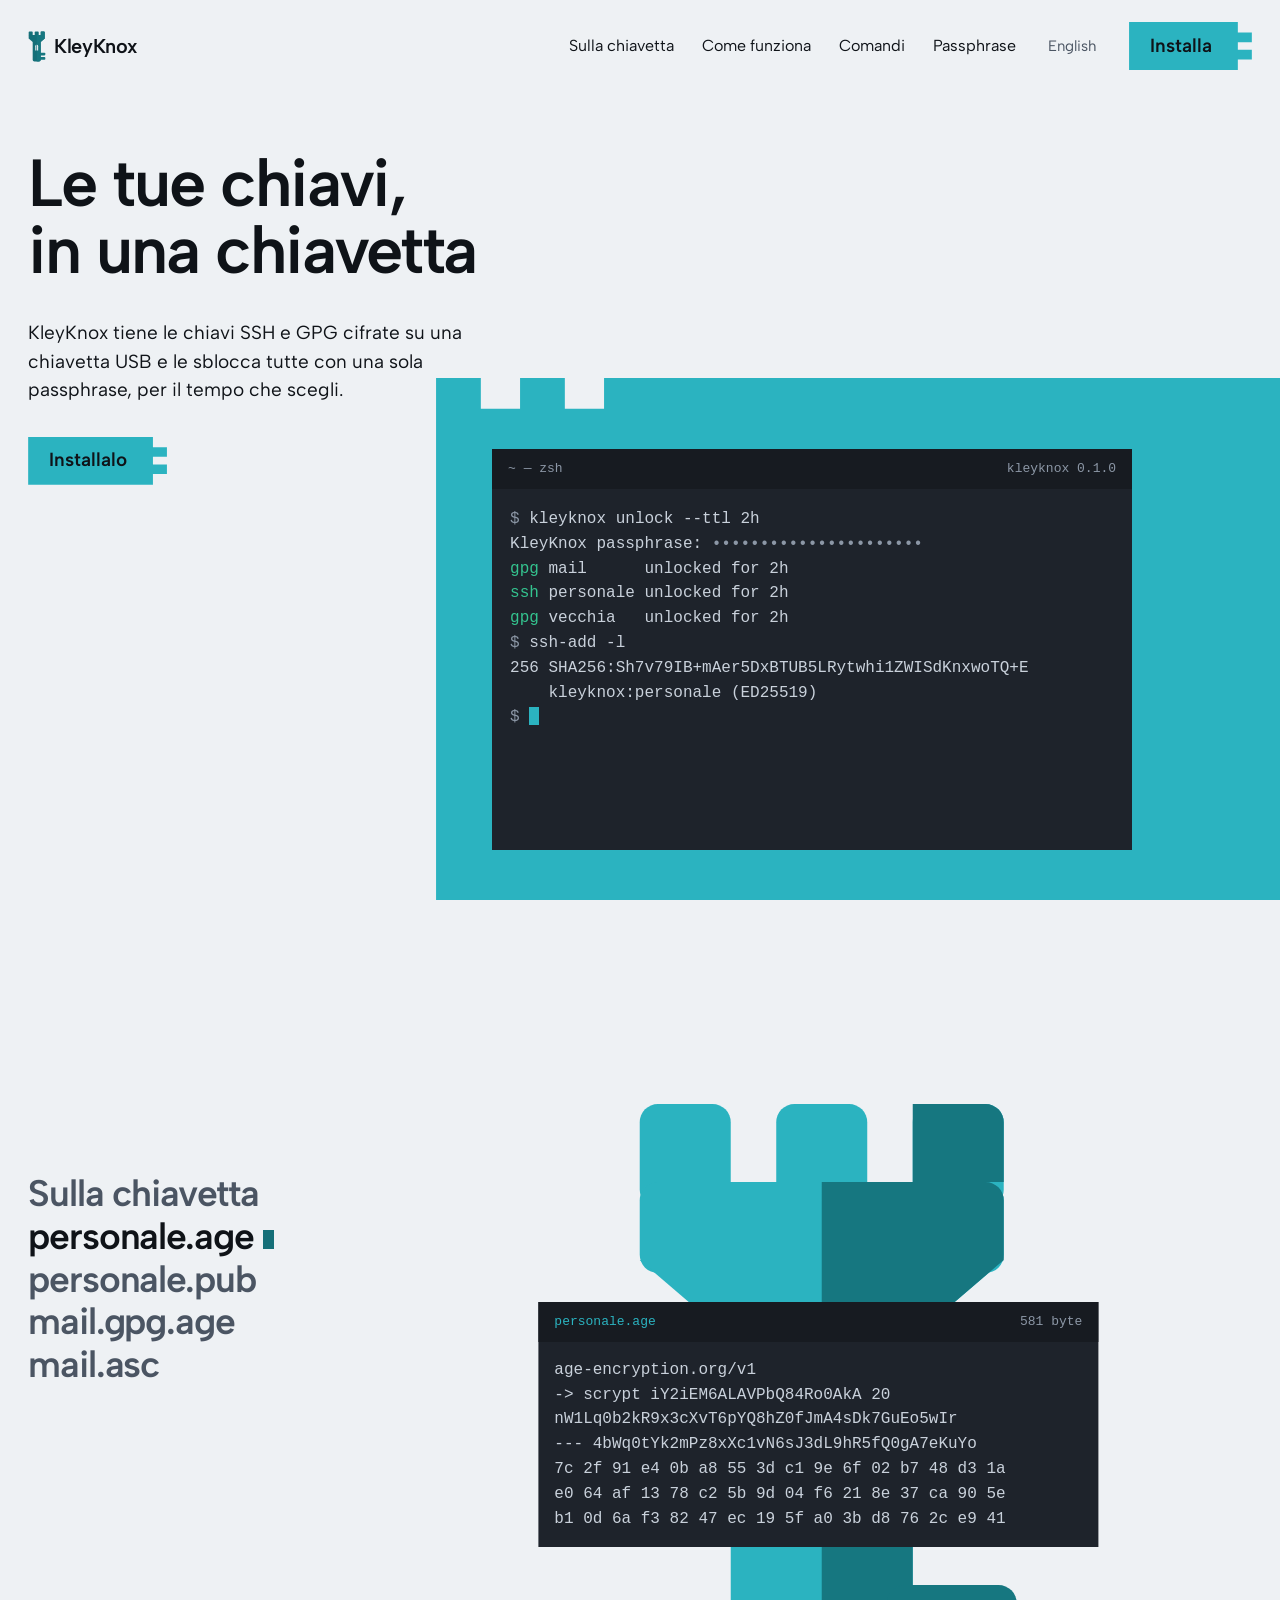
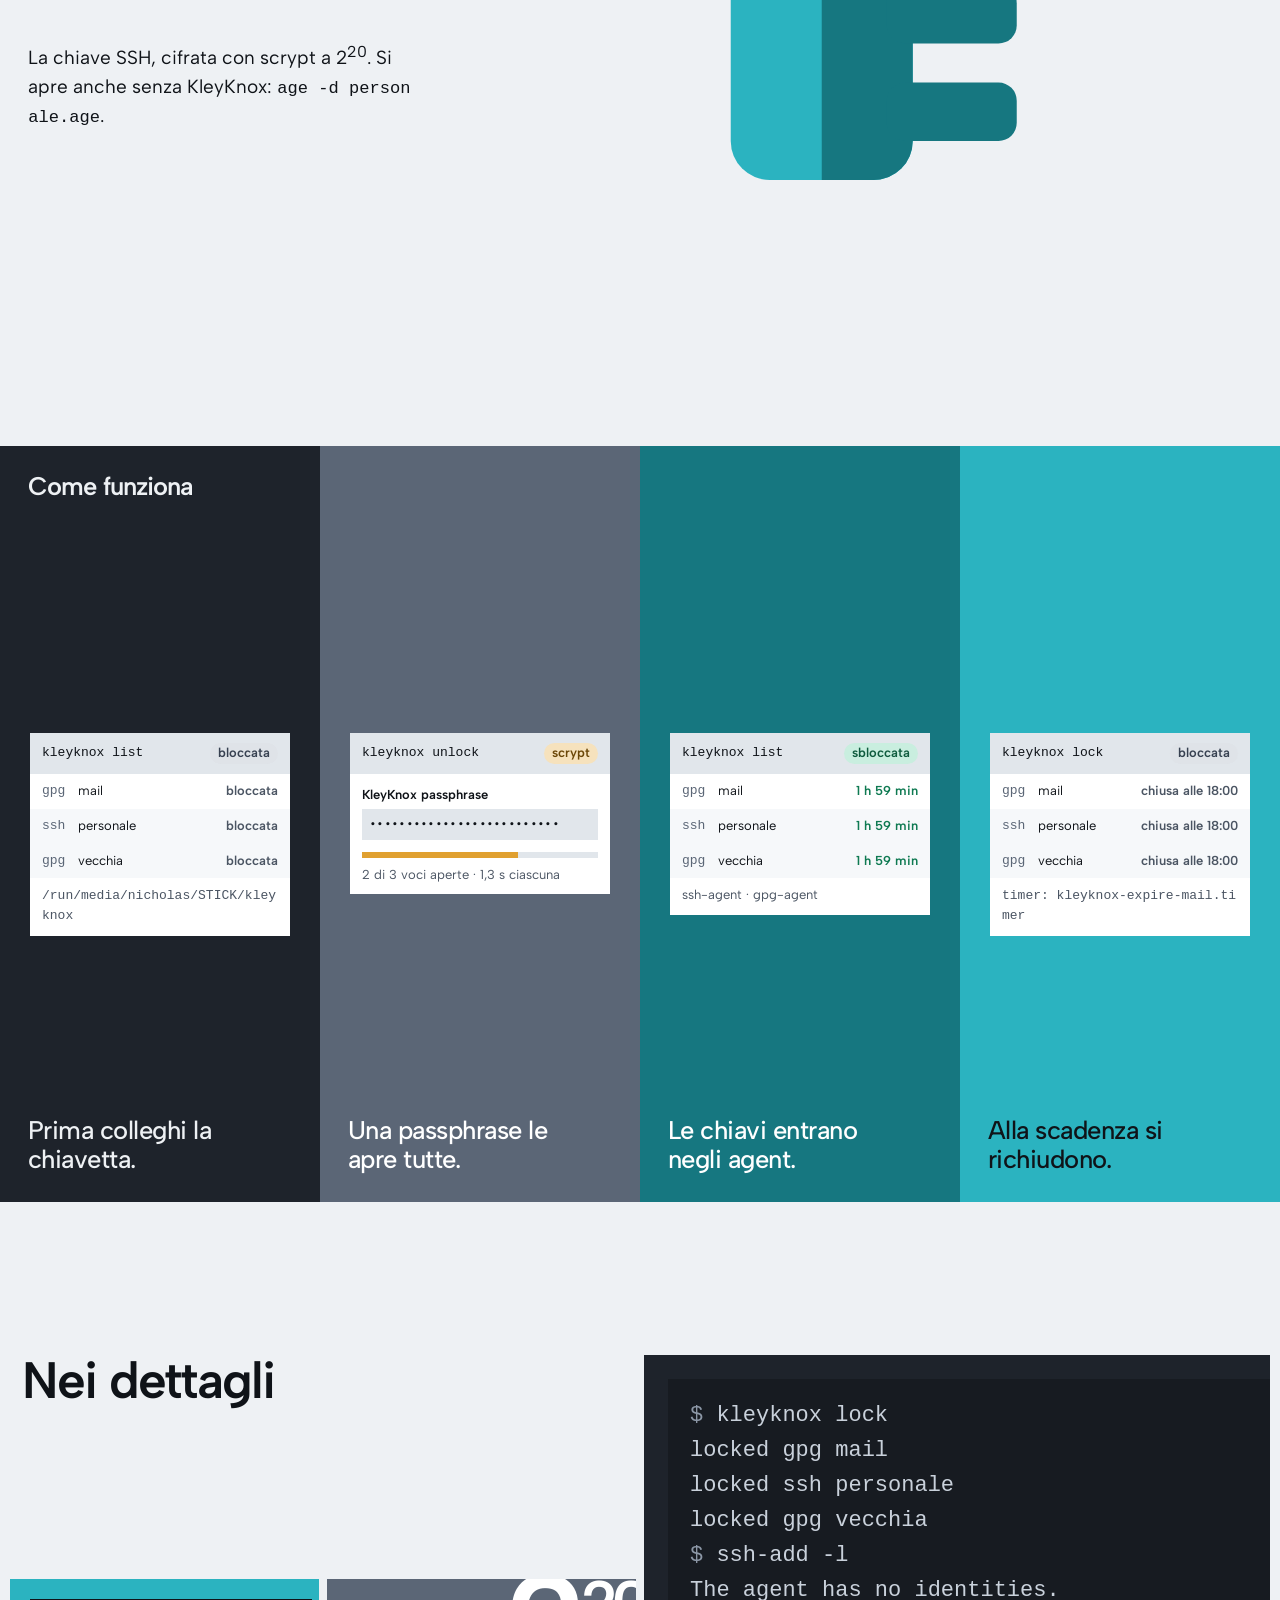
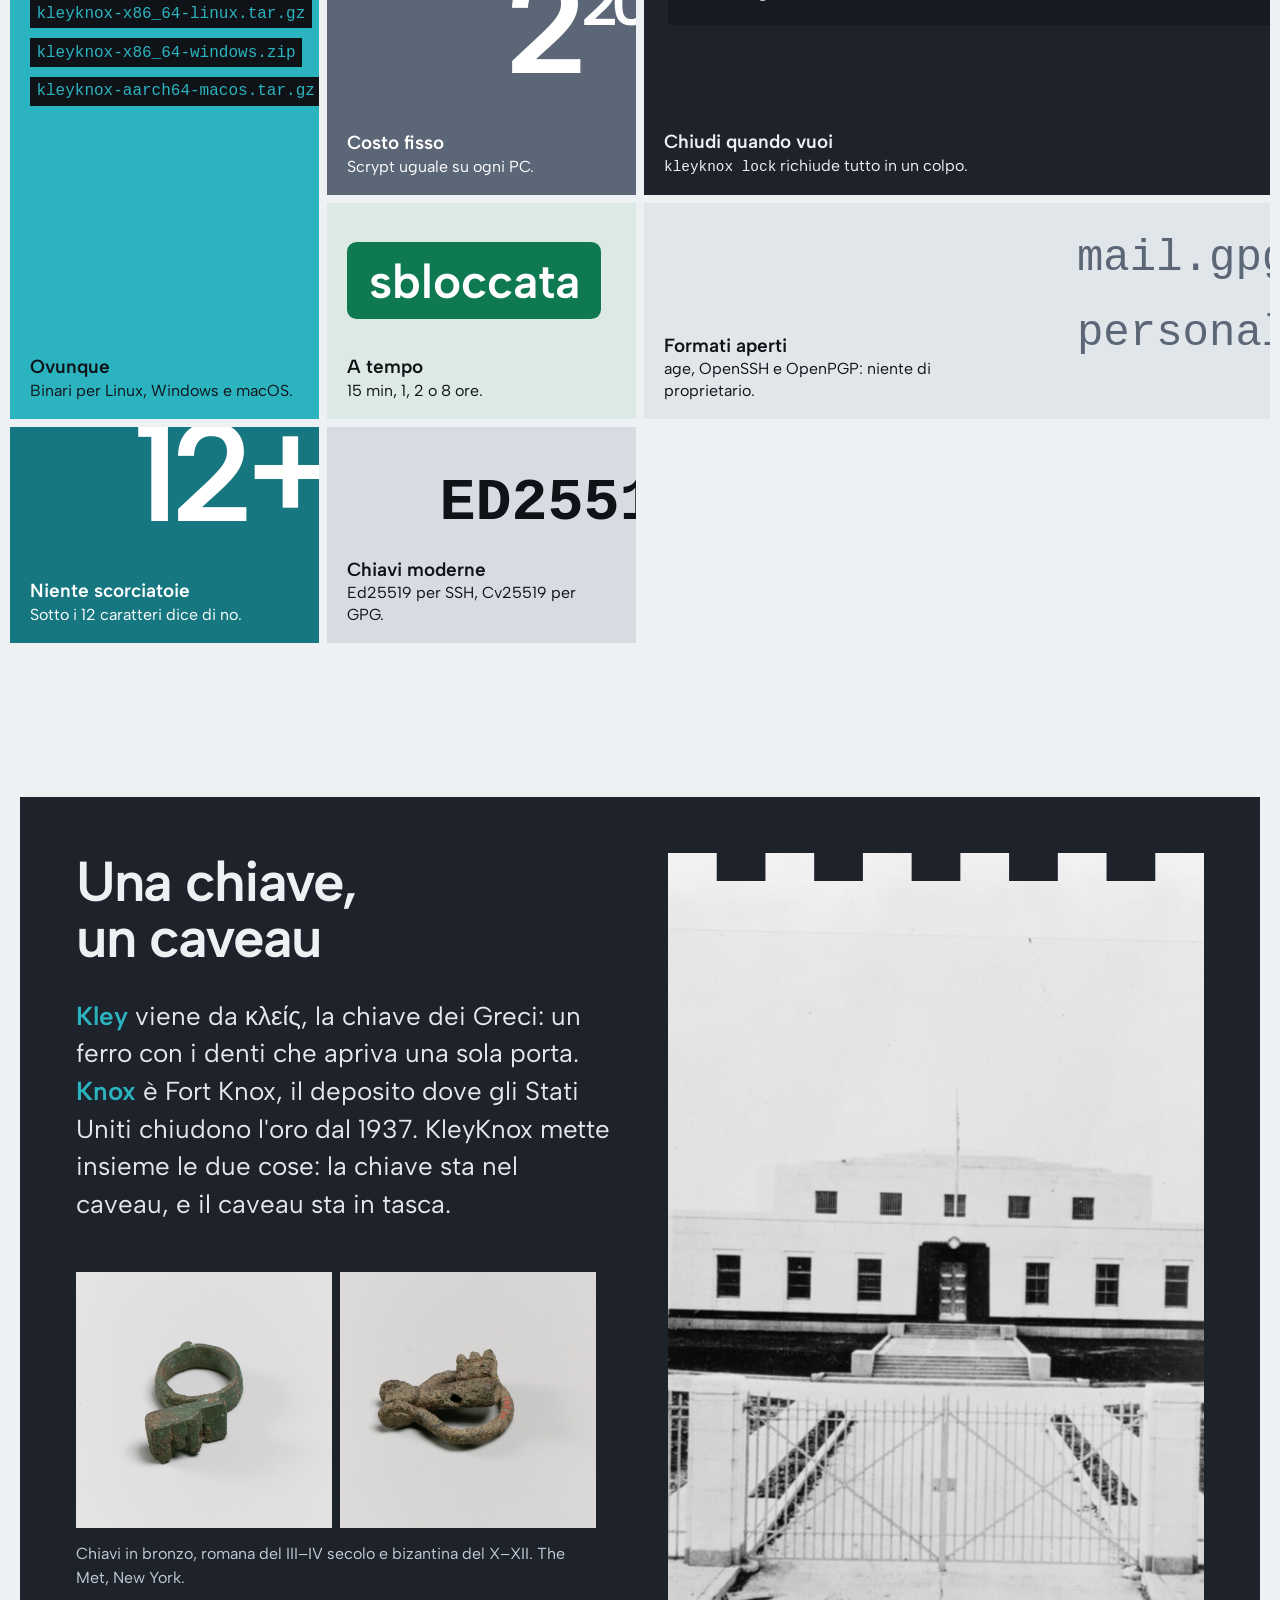
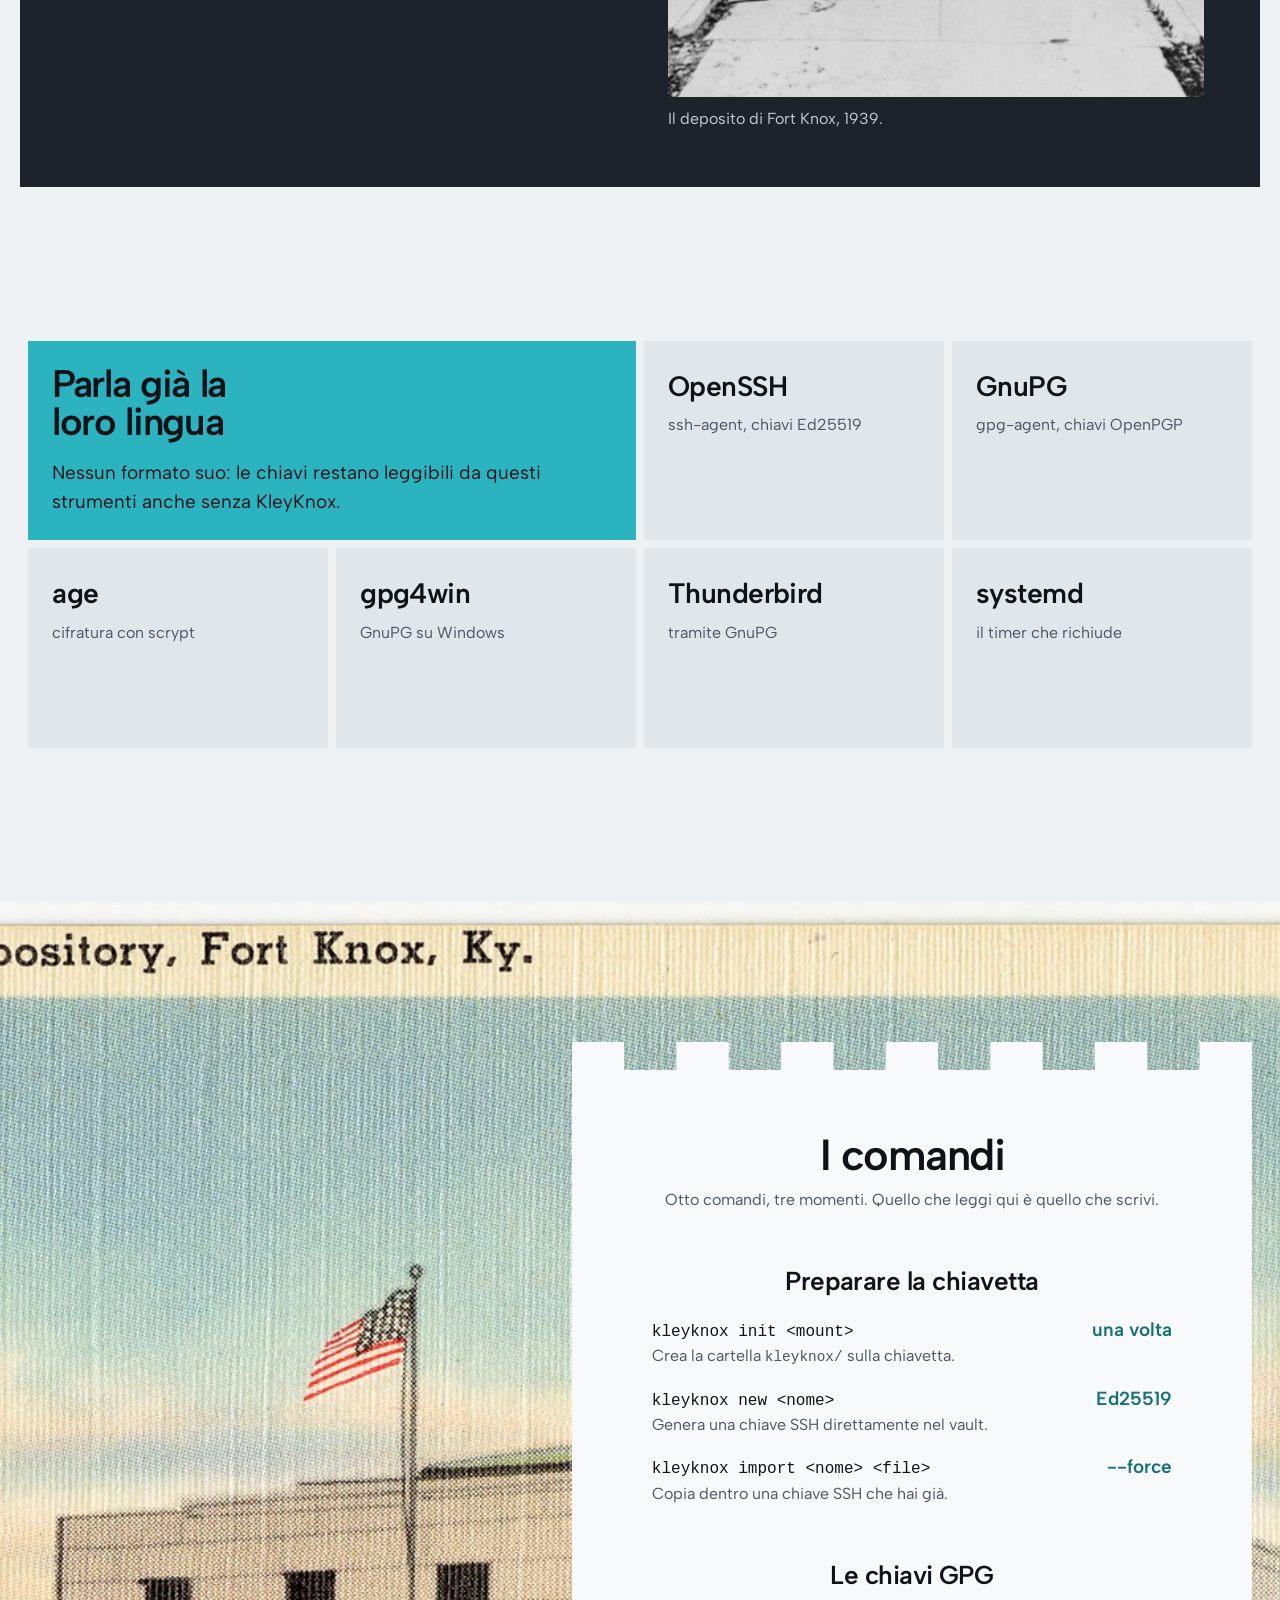
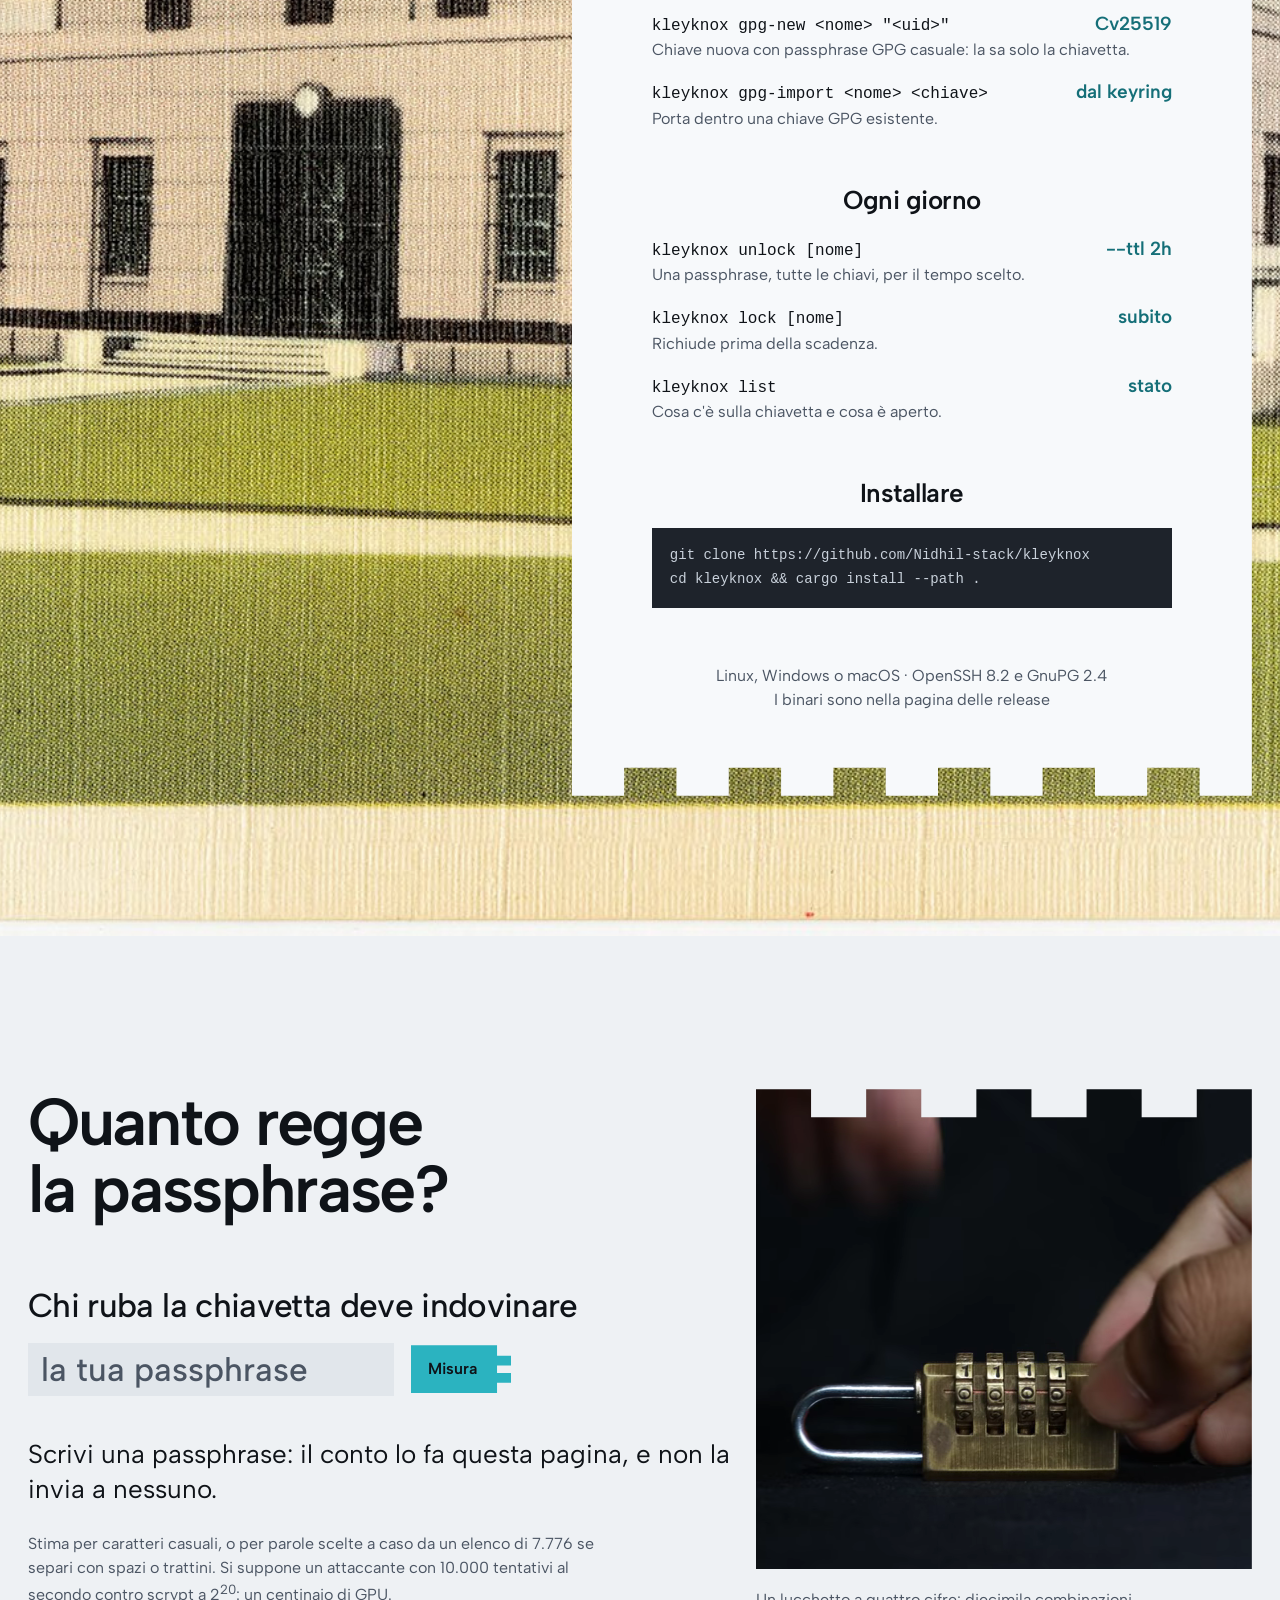
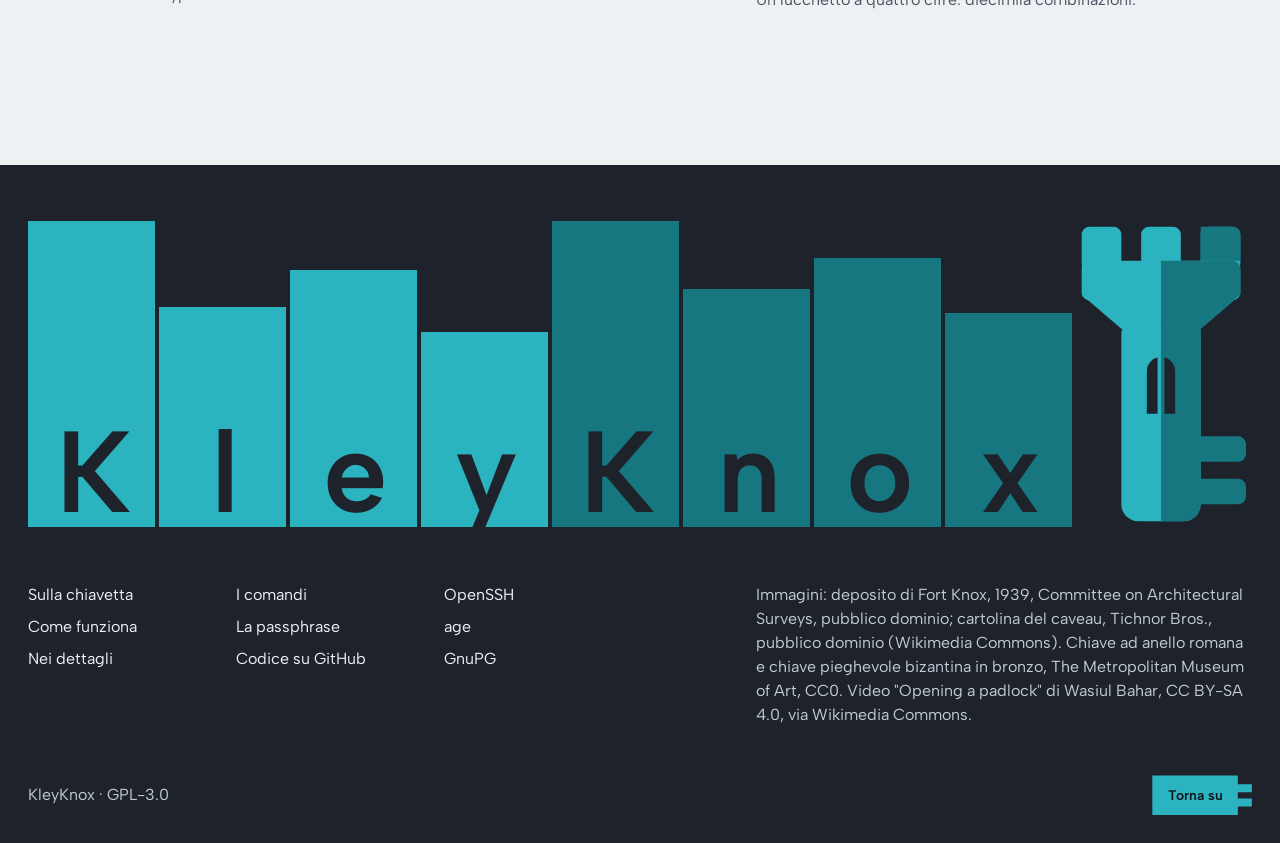
==== commit e3c8c247: "Site in English, dark mode, bilingual README - site/en/: the English page, with an Italian/English s" ====
--- a/site/index.html
+++ b/site/index.html
@@ -3,9 +3,14 @@
 <head>
   <meta charset="utf-8">
   <meta name="viewport" content="width=device-width, initial-scale=1">
+  <meta name="color-scheme" content="light dark">
+  <meta name="theme-color" content="#eef1f4" media="(prefers-color-scheme: light)">
+  <meta name="theme-color" content="#12161b" media="(prefers-color-scheme: dark)">
   <title>KleyKnox — le tue chiavi, in una chiavetta</title>
   <meta name="description" content="KleyKnox tiene le chiavi SSH e GPG cifrate su una chiavetta USB e le sblocca tutte con una sola passphrase, per il tempo che scegli.">
   <link rel="icon" href="favicon.svg" type="image/svg+xml">
+  <link rel="alternate" hreflang="it" href="./">
+  <link rel="alternate" hreflang="en" href="en/">
   <link rel="preconnect" href="https://fonts.googleapis.com">
   <link rel="preconnect" href="https://fonts.gstatic.com" crossorigin>
   <link href="https://fonts.googleapis.com/css2?family=Albert+Sans:wght@400;500;600&display=swap" rel="stylesheet">
@@ -54,6 +59,7 @@
     <a class="link" href="#comandi">Comandi</a>
     <a class="link" href="#passphrase">Passphrase</a>
   </nav>
+  <a class="lang link" href="en/" hreflang="en" lang="en">English</a>
   <a class="button key-bit" href="#installa">Installa</a>
 </header>
 
@@ -160,25 +166,25 @@
     </div>
   </section>
 
-  <!-- 4. Features: close-ups of the real interface, CLI and AegisGPG. -->
+  <!-- 4. Features: close-ups of the real interface. -->
   <section class="board" id="dettagli" aria-labelledby="dettagli-title">
     <div class="tile t-head"><h2 id="dettagli-title">Nei dettagli</h2></div>
 
-    <div class="tile t-aegis">
-      <div class="zoom aegis" data-ui>
-        <p class="aegis-title">Unlock with KleyKnox</p>
-        <p class="aegis-path"><samp>/run/media/nicholas/STICK/kleyknox</samp></p>
-        <span class="aegis-input">••••••••••••••••</span>
-        <span class="aegis-label">Keep unlocked for</span>
-        <span class="aegis-select">2 hours ▾</span>
-        <span class="aegis-button">Unlock</span>
-      </div>
-      <p class="cap"><strong>Dentro AegisGPG</strong>La finestra della passphrase offre KleyKnox.</p>
-    </div>
-
-    <div class="tile t-toggle">
-      <div class="zoom toggle-ui" data-ui><span class="switch" aria-hidden="true"><span></span></span><span class="toggle-label">Use KleyKnox<br>when plugged in</span></div>
-      <p class="cap"><strong>Di default</strong>Quando la chiavetta c'è, viene prima lei.</p>
+    <div class="tile t-lock">
+      <div class="zoom lockterm" data-ui>
+<pre><samp><span class="t-dim">$</span> kleyknox lock
+locked gpg mail
+locked ssh personale
+locked gpg vecchia
+<span class="t-dim">$</span> ssh-add -l
+The agent has no identities.</samp></pre>
+      </div>
+      <p class="cap"><strong>Chiudi quando vuoi</strong><code>kleyknox lock</code> richiude tutto in un colpo.</p>
+    </div>
+
+    <div class="tile t-os">
+      <div class="zoom os-ui" data-ui><samp>kleyknox-x86_64-linux.tar.gz</samp><samp>kleyknox-x86_64-windows.zip</samp><samp>kleyknox-aarch64-macos.tar.gz</samp></div>
+      <p class="cap"><strong>Ovunque</strong>Binari per Linux, Windows e macOS.</p>
     </div>
 
     <div class="tile t-scrypt">
@@ -230,7 +236,7 @@
     <div class="mark"><span>OpenSSH</span><p>ssh-agent, chiavi Ed25519</p></div>
     <div class="mark"><span>GnuPG</span><p>gpg-agent, chiavi OpenPGP</p></div>
     <div class="mark"><span>age</span><p>cifratura con scrypt</p></div>
-    <div class="mark"><span>AegisGPG</span><p>sblocco dalla finestra</p></div>
+    <div class="mark"><span>gpg4win</span><p>GnuPG su Windows</p></div>
     <div class="mark"><span>Thunderbird</span><p>tramite GnuPG</p></div>
     <div class="mark"><span>systemd</span><p>il timer che richiude</p></div>
   </section>
@@ -274,7 +280,7 @@
 cd kleyknox &amp;&amp; cargo install --path .</code></pre>
       </div>
 
-      <p class="sheet-hours">Linux con OpenSSH 8.2 e GnuPG 2.4<br>systemd per la scadenza delle chiavi GPG</p>
+      <p class="sheet-hours">Linux, Windows o macOS · OpenSSH 8.2 e GnuPG 2.4<br>I binari sono nella pagina delle release</p>
     </div>
   </section>
 
@@ -315,7 +321,7 @@
       <a class="link" href="https://github.com/Nidhil-stack/kleyknox">Codice su GitHub</a>
     </nav>
     <nav aria-label="Progetti collegati">
-      <a class="link" href="https://github.com/EddyDevProject/AegisGPG">AegisGPG</a>
+      <a class="link" href="https://www.openssh.com">OpenSSH</a>
       <a class="link" href="https://age-encryption.org">age</a>
       <a class="link" href="https://gnupg.org">GnuPG</a>
     </nav>
--- a/site/styles.css
+++ b/site/styles.css
@@ -15,6 +15,11 @@
   --silver: #c9d1db;
   --cyan-deep: #167780;
   --ok: #34c38f;
+  --ink-on-accent: #0f1318;    /* text on the cyan fields, in both themes */
+  --card: #ffffff; --card-ink: #0f1318; --card-head: #e1e6eb; --card-row: #f6f8fa; --card-muted: #4b5563;
+  --pill-off: #dfe3e8; --pill-off-ink: #374151; --pill-wait: #f6e2bd; --pill-wait-ink: #6b4708; --pill-on: #c9eedf; --pill-on-ink: #0f5b3e;
+  --state-on: #0f7a52; --paper: #f7f9fb; --tile-status: #dce9e4; --tile-algo: #d7dce3;
+  --good: #0f7a52; --bad: #b4361c;
   --warn: #e0a030;
 
   --font-text: "Albert Sans", "Helvetica Neue", Arial, sans-serif;
@@ -55,7 +60,7 @@
 :focus-visible { outline: 2px solid var(--accent-deep); outline-offset: 3px; }
 h1, h2, h3 { font-weight: 600; letter-spacing: -0.035em; line-height: 1; text-wrap: balance; }
 code, samp { font-family: var(--font-ui-mono); font-size: 0.9em; } /* taste-skill-ignore: literal code */
-.term samp, .file samp, .card samp, .aegis samp, .files-ui samp, .chip-ui samp { font-size: inherit; } /* taste-skill-ignore: product UI (data-ui) */
+.term samp, .file samp, .card samp, .lockterm samp, .files-ui samp, .chip-ui samp { font-size: inherit; } /* taste-skill-ignore: product UI (data-ui) */
 
 /* ---------- the one button: a key bit, two equal teeth on its right edge ---------- */
 .button {
@@ -85,6 +90,8 @@
 .wordmark-mark { width: 18px; height: 31px; color: var(--accent-deep); --tower-lit: var(--accent-deep); --tower-shade: var(--cyan-deep); }
 .bar nav { display: flex; gap: 1.75rem; margin-left: auto; font-size: 1rem; }
 .bar nav a { text-decoration-color: transparent; }
+.lang { font-size: 0.9375rem; color: var(--muted); }
+.bar nav + .lang { margin-left: 0; }
 
 /* ---------- 1. hero ---------- */
 .hero { position: relative; min-height: 100svh; display: grid; grid-template-columns: repeat(12, 1fr); column-gap: 1.5rem; padding: 0 var(--margin); overflow: hidden; }
@@ -143,30 +150,30 @@
 .f1 { background: var(--gunmetal); color: #eef1f4; }
 .f2 { background: var(--steel); color: #fff; }
 .f3 { background: var(--cyan-deep); color: #fff; }
-.f4 { background: var(--accent); color: var(--ink); }
+.f4 { background: var(--accent); color: var(--ink-on-accent); }
 .how h2 { font-size: clamp(1.375rem, 2vw, 2rem); font-weight: 600; }
 .card {
   position: absolute; left: 0; right: 0; margin-inline: auto; top: 38%; width: min(260px, calc(100% - 32px));
-  background: #fff; color: var(--ink); font-size: 13px; line-height: 1.45;
+  background: var(--card); color: var(--card-ink); font-size: 13px; line-height: 1.45;
   transition: transform 150ms var(--ease-out);
 }
 @media (hover: hover) { .field:hover .card.is-in, .field:hover .card:not([data-rise]) { transform: translateY(-6px); } }
-.card-head { display: flex; justify-content: space-between; align-items: center; padding: 10px 12px; background: var(--surface); }
+.card-head { display: flex; justify-content: space-between; align-items: center; padding: 10px 12px; background: var(--card-head); }
 .pill { padding: 1px 8px; border-radius: 999px; font-weight: 600; font-size: 13px; }
-.pill-off { background: #dfe3e8; color: #374151; }
-.pill-wait { background: #f6e2bd; color: #6b4708; }
-.pill-on { background: #c9eedf; color: #0f5b3e; }
+.pill-off { background: var(--pill-off); color: var(--pill-off-ink); }
+.pill-wait { background: var(--pill-wait); color: var(--pill-wait-ink); }
+.pill-on { background: var(--pill-on); color: var(--pill-on-ink); }
 .card-rows li { display: grid; grid-template-columns: 30px 1fr auto; gap: 6px; align-items: center; padding: 8px 12px; }
-.card-rows li + li { background: #f6f8fa; }
+.card-rows li + li { background: var(--card-row); }
 .kind { color: var(--steel); }
 .state { font-weight: 600; }
-.state.off { color: #4b5563; }
-.state.on { color: #0f7a52; }
-.card-foot { padding: 8px 12px 10px; color: #4b5563; font-size: 13px; word-break: break-all; }
+.state.off { color: var(--card-muted); }
+.state.on { color: var(--state-on); }
+.card-foot { padding: 8px 12px 10px; color: var(--card-muted); font-size: 13px; word-break: break-all; }
 .card-foot samp { font-size: 1em; }
 .card-label { display: block; padding: 12px 12px 4px; font-weight: 600; }
-.card-input { display: block; width: calc(100% - 24px); margin: 0 12px; padding: 6px 8px; background: var(--surface); border: 0; letter-spacing: 0.1em; }
-.card-bar { margin: 12px 12px 0; height: 6px; background: var(--surface); }
+.card-input { display: block; width: calc(100% - 24px); margin: 0 12px; padding: 6px 8px; background: var(--card-head); color: var(--card-ink); border: 0; letter-spacing: 0.1em; }
+.card-bar { margin: 12px 12px 0; height: 6px; background: var(--card-head); }
 .card-bar span { display: block; height: 100%; background: var(--warn); }
 .clause { margin-top: auto; font-size: clamp(1.375rem, 2vw, 2rem); line-height: 1.12; letter-spacing: -0.02em; font-weight: 500; max-width: 13ch; }
 
@@ -178,25 +185,21 @@
 .tile { position: relative; overflow: hidden; background: var(--surface); }
 .t-head { grid-column: span 6; grid-row: span 2; background: var(--bg); padding: 0 12px; }
 .t-head h2 { font-size: clamp(2.25rem, 4vw, 3.75rem); }
-.t-aegis { grid-column: span 6; grid-row: span 4; background: var(--gunmetal); color: #eef1f4; }
-.t-toggle { grid-column: span 3; grid-row: span 4; background: var(--accent); }
+.t-lock { grid-column: span 6; grid-row: span 4; background: var(--gunmetal); color: #eef1f4; }
+.t-os { grid-column: span 3; grid-row: span 4; background: var(--accent); color: var(--ink-on-accent); }
 .t-scrypt { grid-column: span 3; grid-row: span 2; background: var(--steel); color: #fff; }
-.t-status { grid-column: span 3; grid-row: span 2; background: #dce9e4; }
+.t-status { grid-column: span 3; grid-row: span 2; background: var(--tile-status); }
 .t-file { grid-column: span 6; grid-row: span 2; background: var(--surface); }
 .t-min { grid-column: span 3; grid-row: span 2; background: var(--cyan-deep); color: #fff; }
-.t-algo { grid-column: span 3; grid-row: span 2; background: #d7dce3; }
+.t-algo { grid-column: span 3; grid-row: span 2; background: var(--tile-algo); }
 .zoom { position: absolute; }
 .cap { position: absolute; left: 20px; bottom: 18px; right: 20px; font-size: 1rem; line-height: 1.35; max-width: 34ch; }
 .cap strong { display: block; font-size: var(--step-body); font-weight: 600; }
-.aegis { right: -8%; top: 7%; width: 30em; font-size: 19px; background: #fff; color: var(--ink); padding: 1.1em 1.2em 1.4em; }
-.aegis-title { font-weight: 600; font-size: 1.15em; }
-.aegis-path { color: #6b7280; font-size: 0.62em; margin: 0.3em 0 0.8em; }
-.aegis-input, .aegis-select { display: block; padding: 0.35em 0.6em; background: #f3f5f7; box-shadow: inset 0 0 0 1px #cfd5dc; border-radius: 0.3em; } /* taste-skill-ignore: product UI (data-ui) */
-.aegis-label { display: block; margin: 0.7em 0 0.25em; font-size: 0.6em; color: #6b7280; font-weight: 600; }
-.aegis-button { display: inline-block; margin-top: 0.8em; padding: 0.35em 1em; background: #156f78; color: #fff; border-radius: 0.3em; font-weight: 600; }
-.toggle-ui { left: 20px; right: 20px; top: 16%; display: flex; flex-direction: column; align-items: flex-start; gap: 0.45em; font-size: 30px; line-height: 1.1; font-weight: 500; color: var(--ink); }
-.switch { width: 2.1em; height: 1.2em; border-radius: 999px; background: var(--ink); position: relative; flex: none; }
-.switch span { position: absolute; right: 0.15em; top: 0.15em; width: 0.9em; height: 0.9em; border-radius: 50%; background: var(--accent); }
+.lockterm { left: 24px; top: 24px; width: 34em; font-size: 22px; line-height: 1.5; background: #171b21; color: var(--silver); padding: 0.8em 1em; }
+.lockterm pre { margin: 0; font: inherit; white-space: pre; } /* taste-skill-ignore: product UI (data-ui) */
+.lockterm samp { font-family: var(--font-ui-mono); } /* taste-skill-ignore: product UI (data-ui) */
+.os-ui { left: 20px; top: 20px; display: flex; flex-direction: column; gap: 10px; font-size: 16px; white-space: nowrap; }
+.os-ui samp { font-family: var(--font-ui-mono); font-size: inherit; padding: 0.15em 0.4em; background: var(--ink-on-accent); color: var(--accent); width: fit-content; } /* taste-skill-ignore: product UI (data-ui) */
 .figure-ui { right: -0.06em; top: -0.18em; font-size: 140px; font-weight: 600; letter-spacing: -0.05em; line-height: 1; }
 .figure-ui sup { font-size: 0.45em; }
 .status-ui { left: 20px; top: 18%; font-size: 48px; font-weight: 600; }
@@ -204,7 +207,7 @@
 .files-ui { right: -24%; top: 10%; display: flex; flex-direction: column; gap: 0.2em; font-size: 44px; color: var(--steel); }
 .files-ui span:first-child { color: var(--ink); }
 .chip-ui { right: -18%; top: 12%; font-size: 60px; font-weight: 600; }
-.chip-ui span { display: inline-block; padding: 0.05em 0.35em; background: var(--gunmetal); color: var(--accent); }
+.chip-ui span { display: inline-block; padding: 0.05em 0.35em; background: #1e232b; color: var(--accent); }
 
 /* ---------- 5. the name, on a deep panel ---------- */
 .name {
@@ -227,17 +230,17 @@
 .mark { aspect-ratio: 3 / 2; background: var(--surface); padding: 24px; display: flex; flex-direction: column; gap: 6px; }
 .mark span { font-size: clamp(1.5rem, 2.2vw, 2rem); font-weight: 600; letter-spacing: -0.02em; }
 .mark p { font-size: 1rem; color: var(--muted); }
-.mark-head { grid-column: span 2; aspect-ratio: auto; background: var(--accent); }
+.mark-head { grid-column: span 2; aspect-ratio: auto; background: var(--accent); color: var(--ink-on-accent); }
 .mark-head { justify-content: space-between; }
 .mark-head h2 { font-size: clamp(2rem, 3vw, 3rem); max-width: 12ch; }
-.mark-head p { color: var(--ink); max-width: 44ch; font-size: var(--step-body); }
+.mark-head p { color: var(--ink-on-accent); max-width: 44ch; font-size: var(--step-body); }
 
 /* ---------- 7. the command sheet ---------- */
 .sheet-ground { position: relative; margin-top: var(--section); padding: 140px var(--margin); background: var(--gunmetal); display: grid; grid-template-columns: repeat(12, 1fr); column-gap: 1.5rem; }
 .sheet-photo { position: absolute; inset: 0; width: 100%; height: 100%; object-fit: cover; }
 .sheet {
   position: relative; grid-column: 6 / 13; max-width: 680px; justify-self: end; width: 100%;
-  background: #f7f9fb; padding: calc(64px + var(--merlon)) 56px calc(56px + var(--merlon)); text-align: center;
+  background: var(--paper); padding: calc(64px + var(--merlon)) 56px calc(56px + var(--merlon)); text-align: center;
   clip-path: var(--battle, none);
 }
 .sheet h2 { font-size: clamp(2.5rem, 3.4vw, 3rem); }
@@ -266,8 +269,8 @@
 .probe-sentence .button { font-size: 1rem; height: 2.5em; }
 .probe-result { grid-column: 1 / 8; margin-top: 40px; font-size: var(--step-lead); line-height: 1.35; min-height: 2.7em; max-width: 52ch; }
 .probe-result strong { font-weight: 600; }
-.probe-result .bad { color: #b4361c; }
-.probe-result .good { color: #0f7a52; }
+.probe-result .bad { color: var(--bad); }
+.probe-result .good { color: var(--good); }
 .probe-note { grid-column: 1 / 8; margin-top: 20px; max-width: 60ch; font-size: 1rem; color: var(--muted); }
 
 /* ---------- footer: the mark, built in blocks ---------- */
@@ -290,13 +293,14 @@
   .speaks { grid-template-columns: repeat(2, minmax(0, 1fr)); }
   .bar nav { display: none; }
   .bar { justify-content: space-between; }
+  .lang { margin-left: auto; }
   .probe-film { grid-column: 1 / 13; grid-row: auto; margin-top: 40px; }
   .probe-form { grid-row: auto; }
   .probe-sentence { grid-column: 1 / 13; }
   .how { grid-template-columns: 1fr 1fr; }
   .board { grid-template-columns: repeat(6, 1fr); }
-  .t-head, .t-aegis, .t-file { grid-column: span 6; }
-  .t-toggle, .t-scrypt, .t-status, .t-min, .t-algo { grid-column: span 3; }
+  .t-head, .t-lock, .t-file { grid-column: span 6; }
+  .t-os, .t-scrypt, .t-status, .t-min, .t-algo { grid-column: span 3; }
   .name { grid-template-columns: 1fr; }
   .name-picture { min-height: 70svh; }
   .sheet { grid-column: 1 / 13; justify-self: center; }
@@ -335,13 +339,13 @@
   .board { margin: var(--section) 10px 0; grid-template-columns: 1fr 1fr; grid-auto-rows: 28vw; gap: 6px; }
   .t-head { grid-column: span 2; grid-row: span 2; }
   .t-head h2 { font-size: 9vw; }
-  .t-aegis, .t-file { grid-column: span 2; grid-row: span 3; }
-  .t-toggle, .t-scrypt, .t-status, .t-min, .t-algo { grid-column: span 1; grid-row: span 2; }
+  .t-lock, .t-file { grid-column: span 2; grid-row: span 3; }
+  .t-os, .t-scrypt, .t-status, .t-min, .t-algo { grid-column: span 1; grid-row: span 2; }
   .cap { left: 12px; right: 12px; bottom: 12px; font-size: 0.875rem; }
   .cap strong { font-size: 1rem; }
-  .aegis { font-size: 16px; left: 12px; right: auto; top: 12%; }
-  .toggle-ui { font-size: 17px; }
-  .figure-ui { font-size: 84px; }
+  .lockterm { font-size: 14px; left: 12px; top: 12px; }
+  .os-ui { font-size: 13px; left: 12px; top: 12px; }
+    .figure-ui { font-size: 84px; }
   .status-ui { font-size: 26px; left: 12px; }
   .files-ui { font-size: 26px; }
   .chip-ui { font-size: 36px; }
@@ -363,6 +367,22 @@
   .blocks span { font-size: 11vw; }
 }
 
+/* ---------- dark: follows the device ---------- */
+@media (prefers-color-scheme: dark) {
+  :root {
+    color-scheme: dark;
+    --bg: #12161b; --surface: #1d232b; --ink: #e7ecf1; --muted: #a7b1bd;
+    --accent-deep: #5ccdd8; --gunmetal: #1c2129; --steel: #4a5462;
+    --card: #222a33; --card-ink: #e7ecf1; --card-head: #2b333e; --card-row: #262e38; --card-muted: #a7b1bd;
+    --pill-off: #3a434f; --pill-off-ink: #d5dbe2; --pill-wait: #4a3a17; --pill-wait-ink: #f3d79c; --pill-on: #17432f; --pill-on-ink: #9fe6c4;
+    --state-on: #5fd3a3; --paper: #1a2027; --tile-status: #17352b; --tile-algo: #232a33;
+    --good: #5fd3a3; --bad: #ff8f73;
+  }
+  .wordmark-mark { --tower-lit: var(--accent); --tower-shade: var(--cyan-deep); }
+  .field.f1 { background: #0b0e12; }
+  .name, .foot { background: #1a1f26; }
+}
+
 /* ---------- motion ---------- */
 .shutter { overflow: hidden; }
 @media (prefers-reduced-motion: no-preference) {
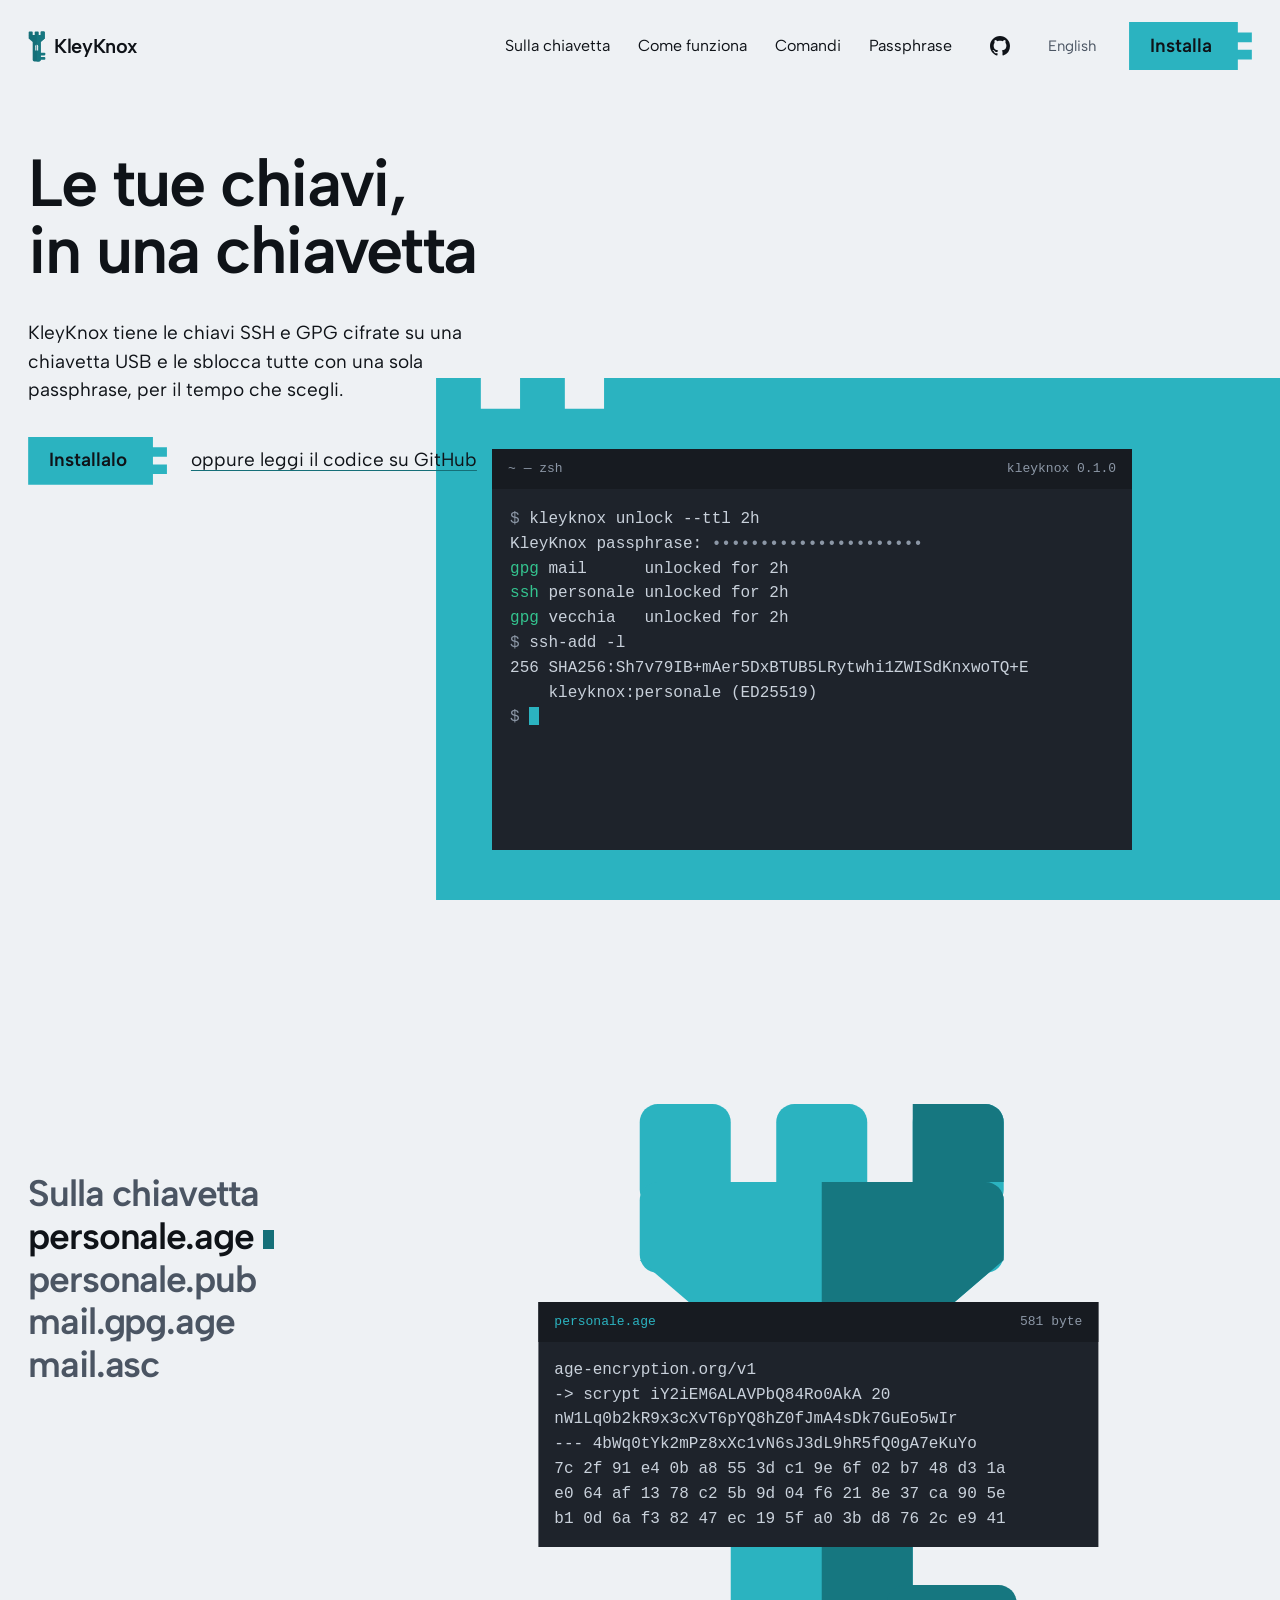
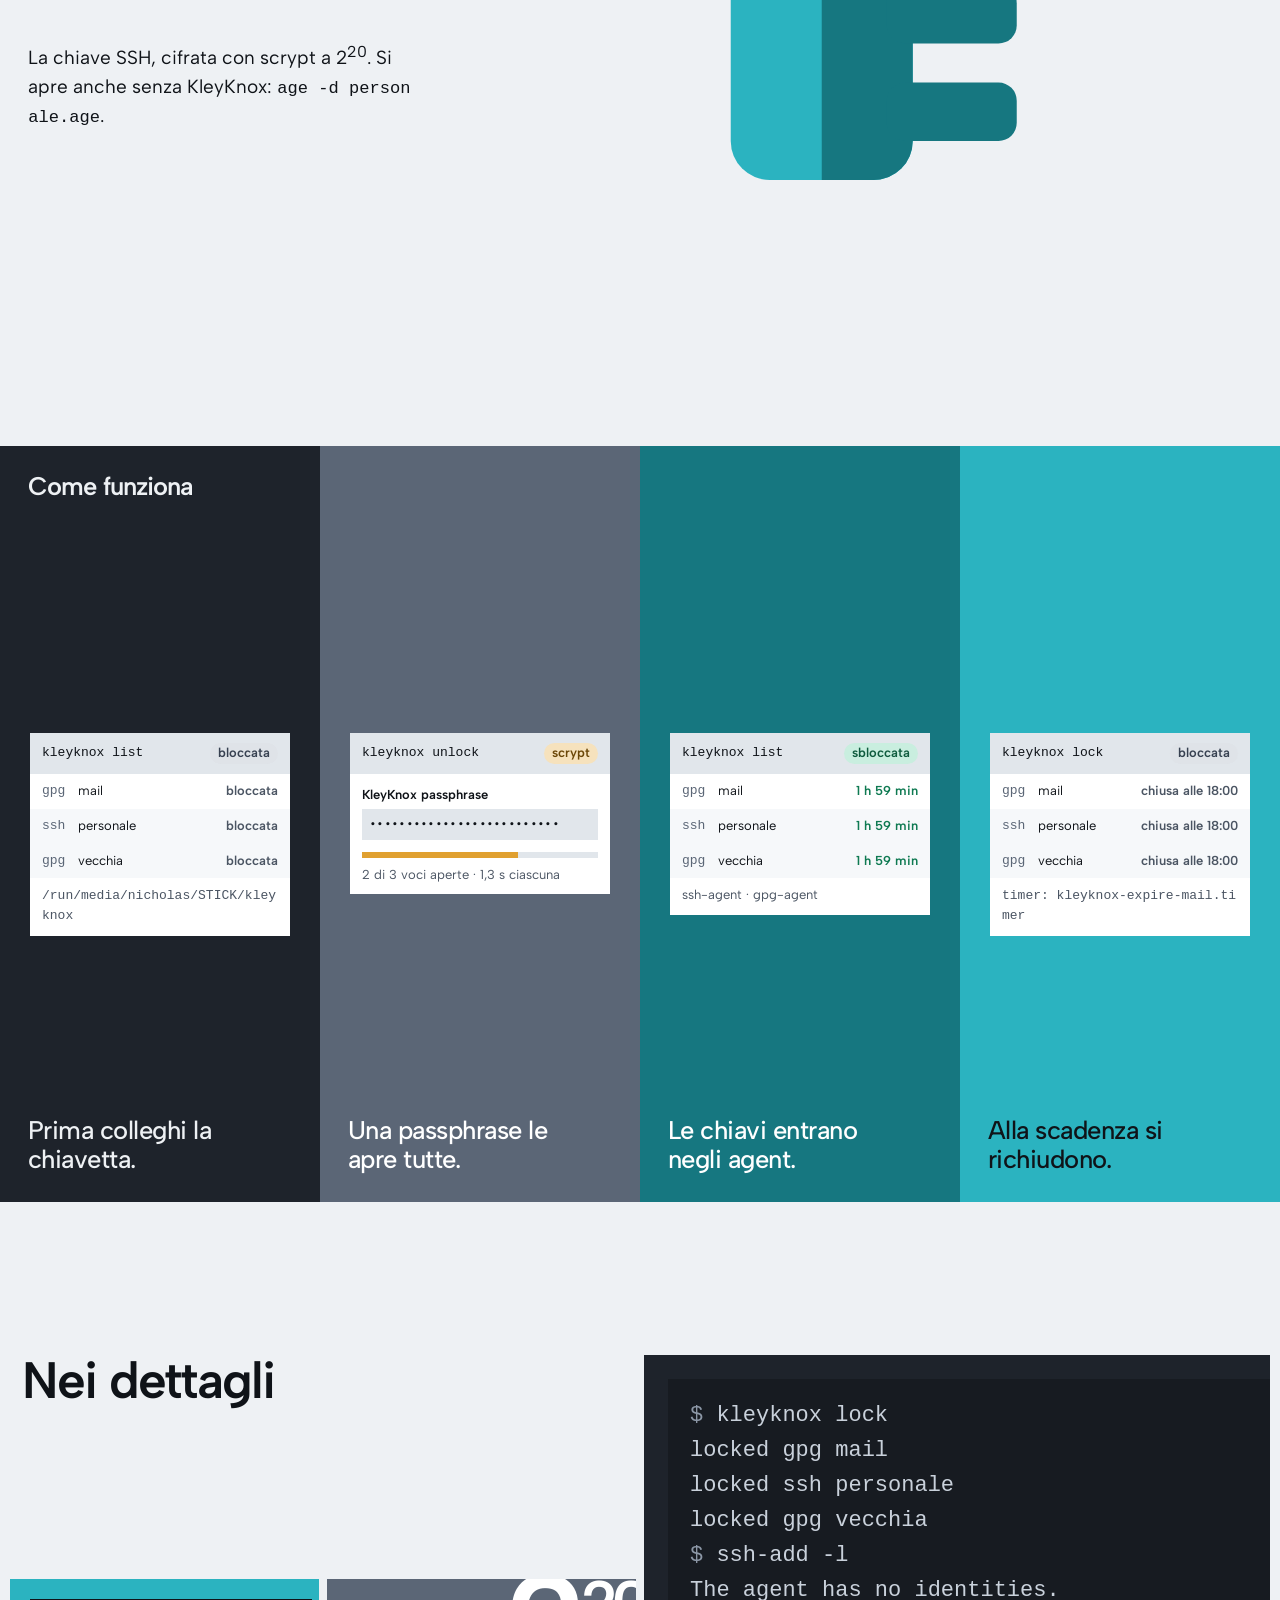
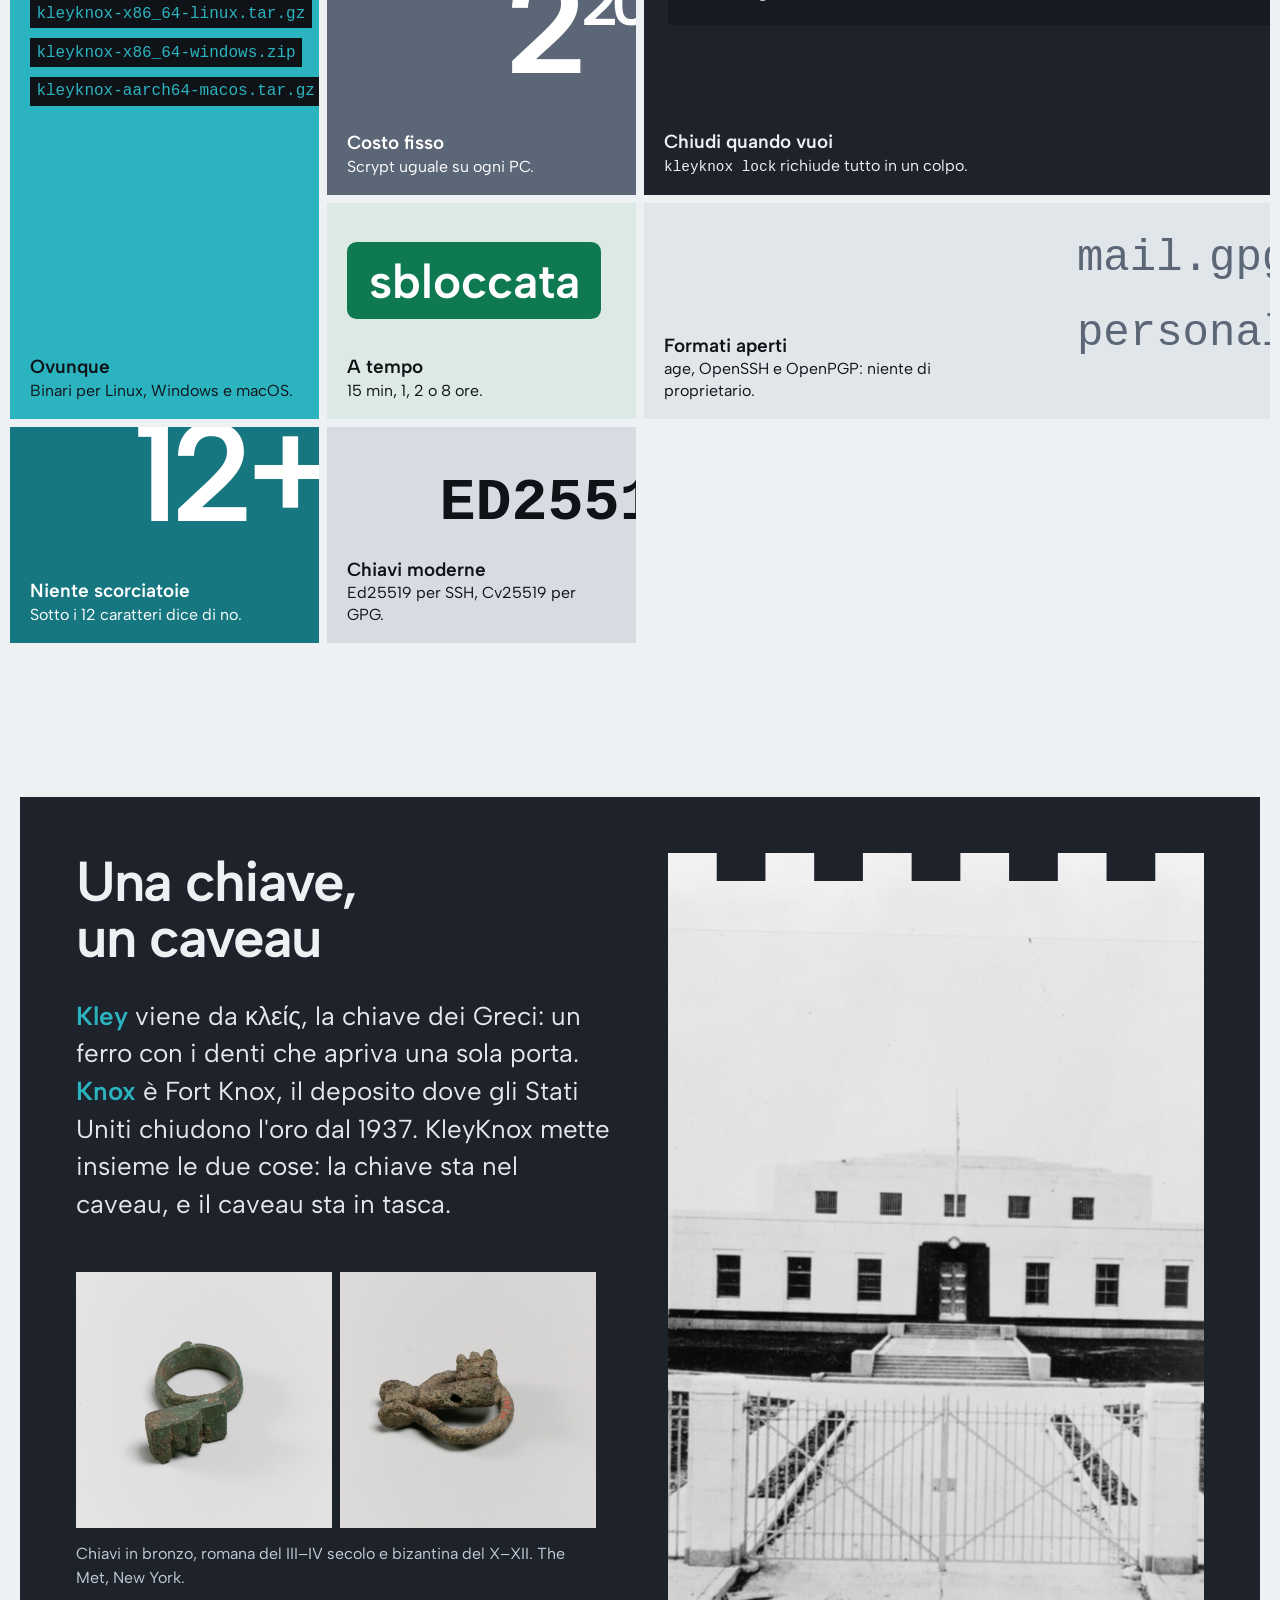
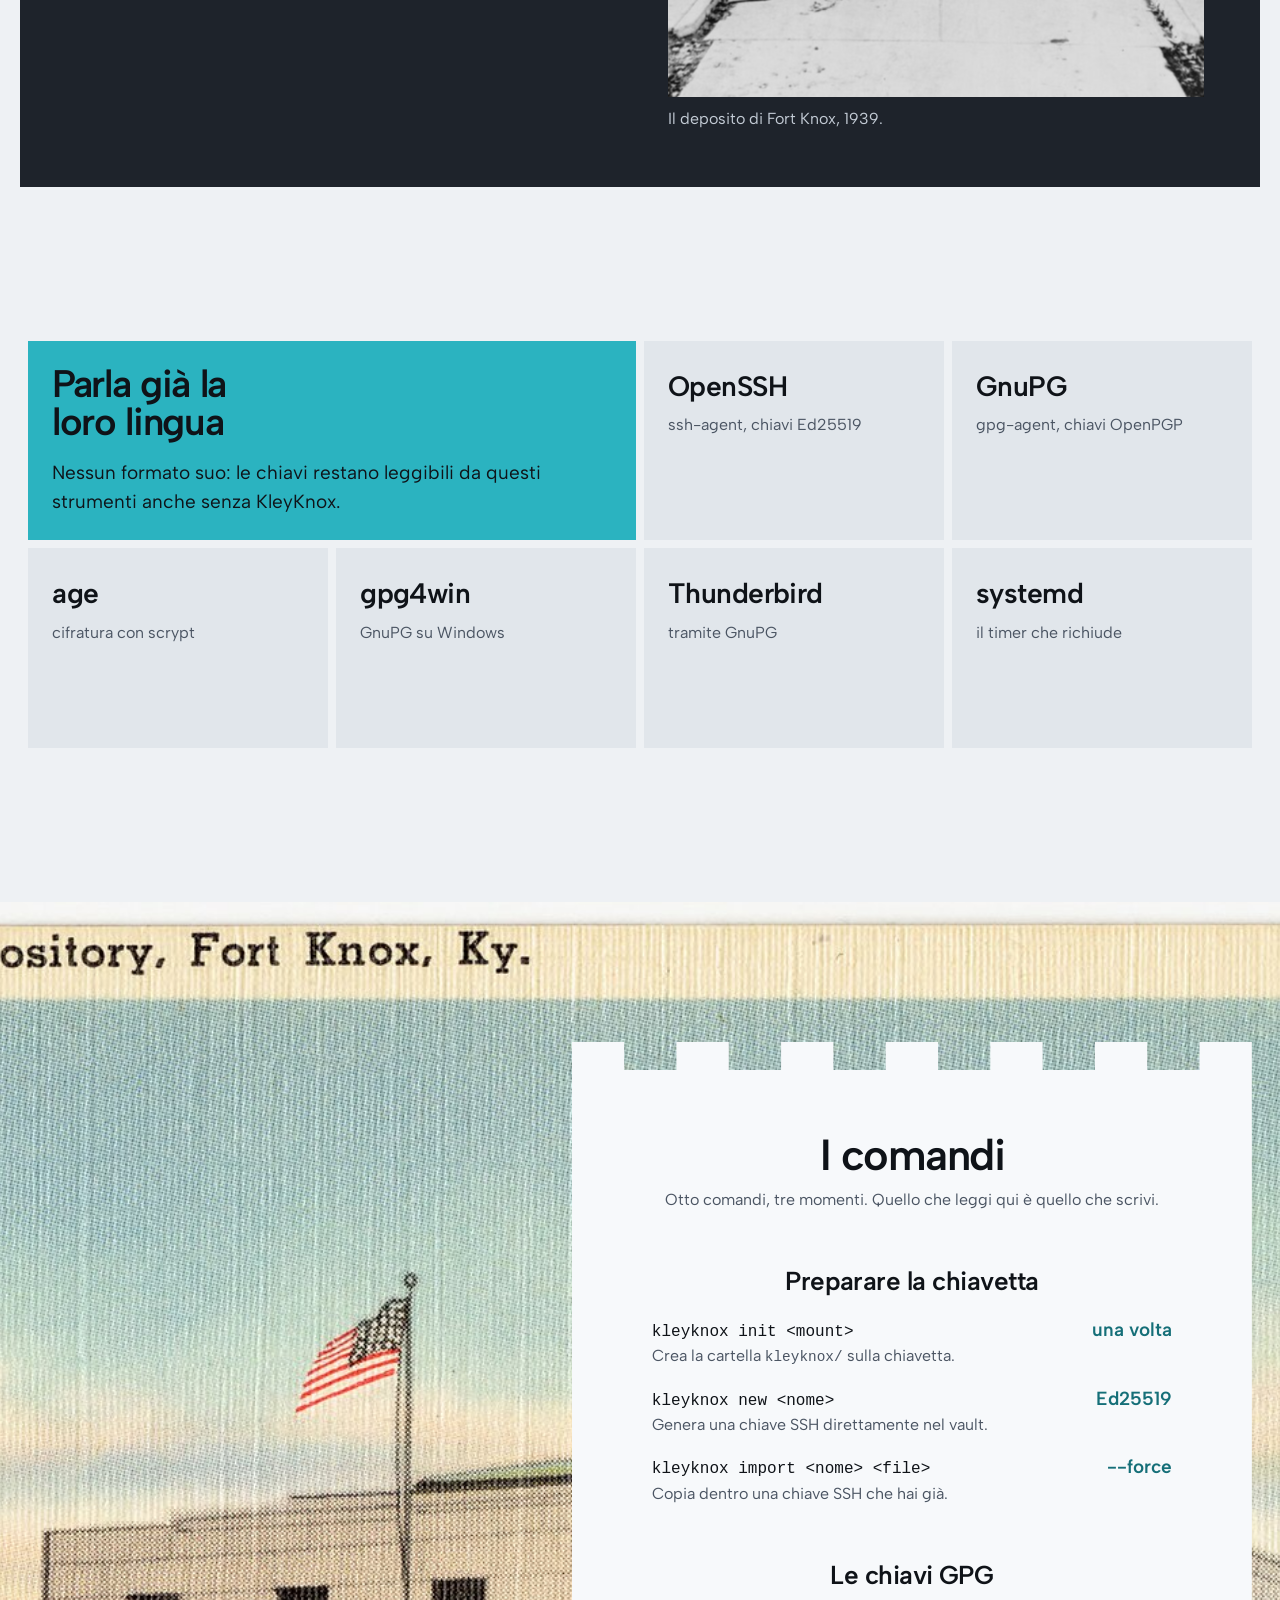
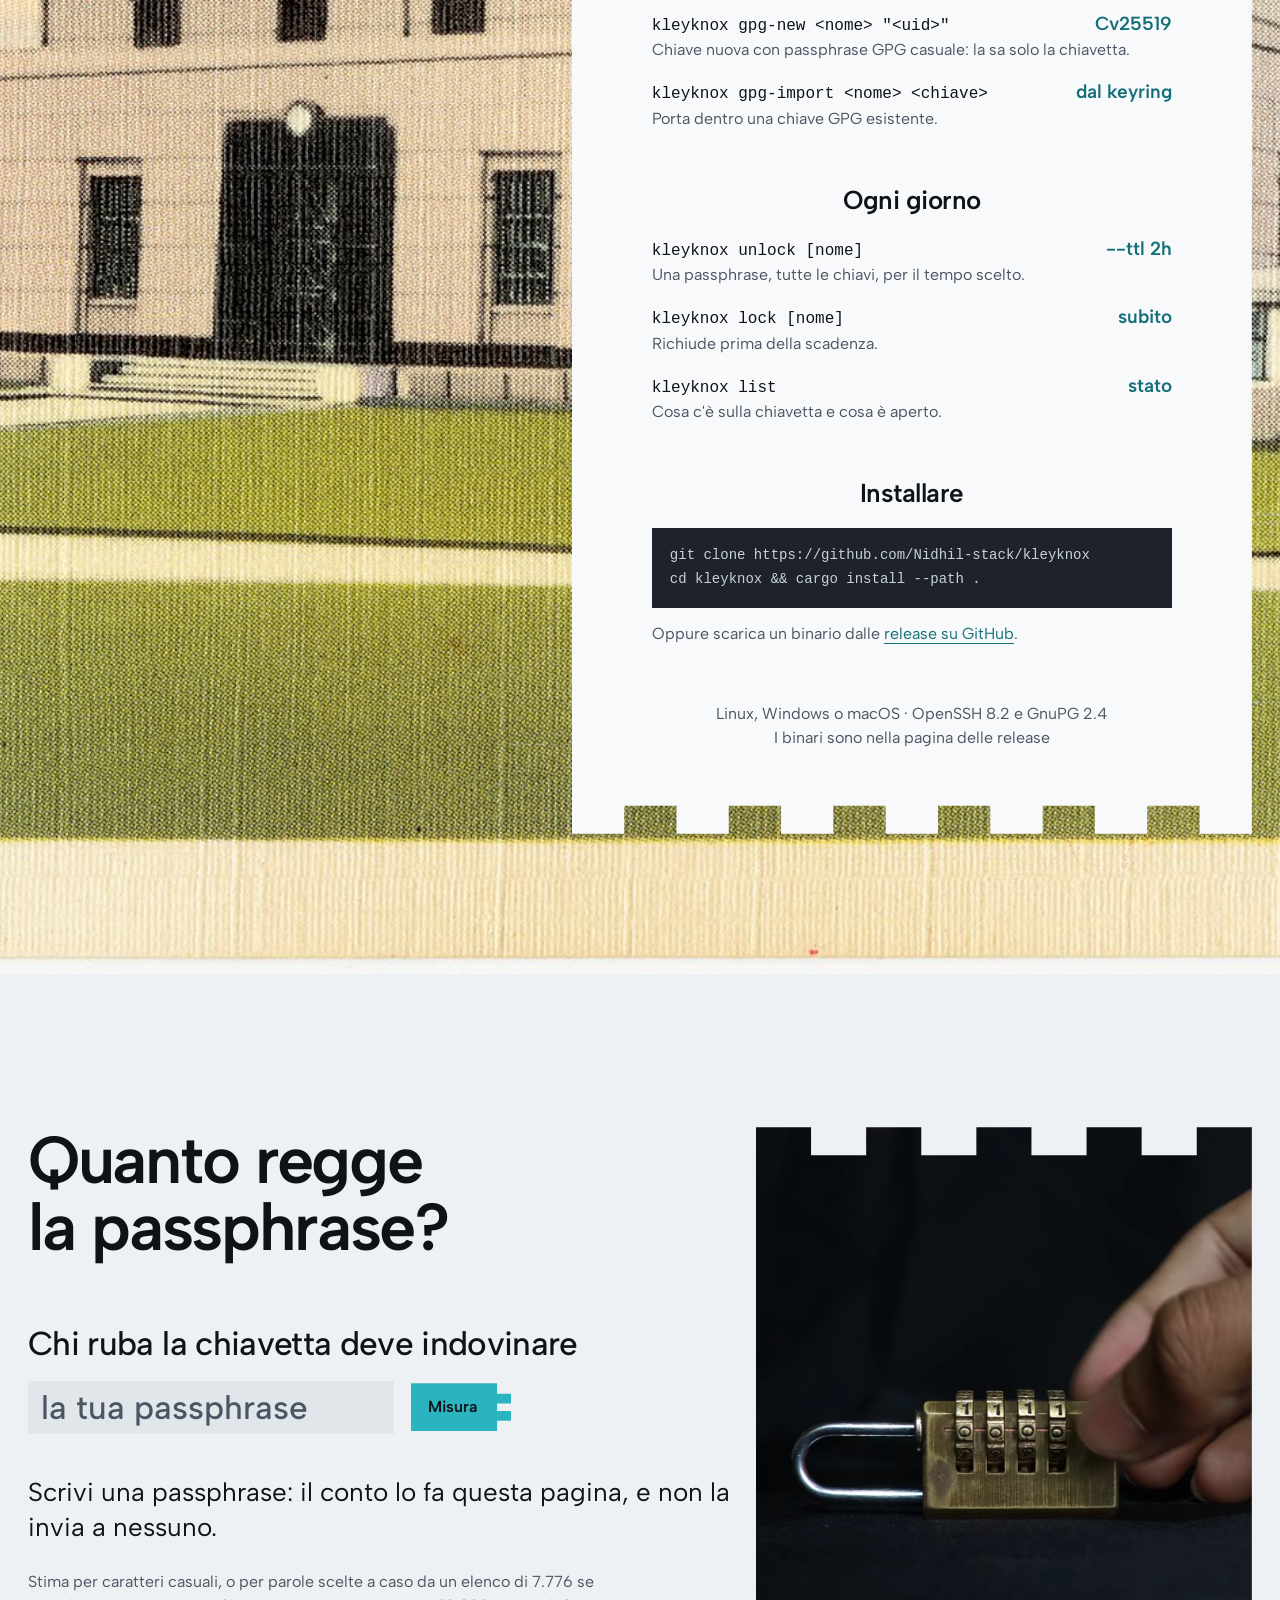
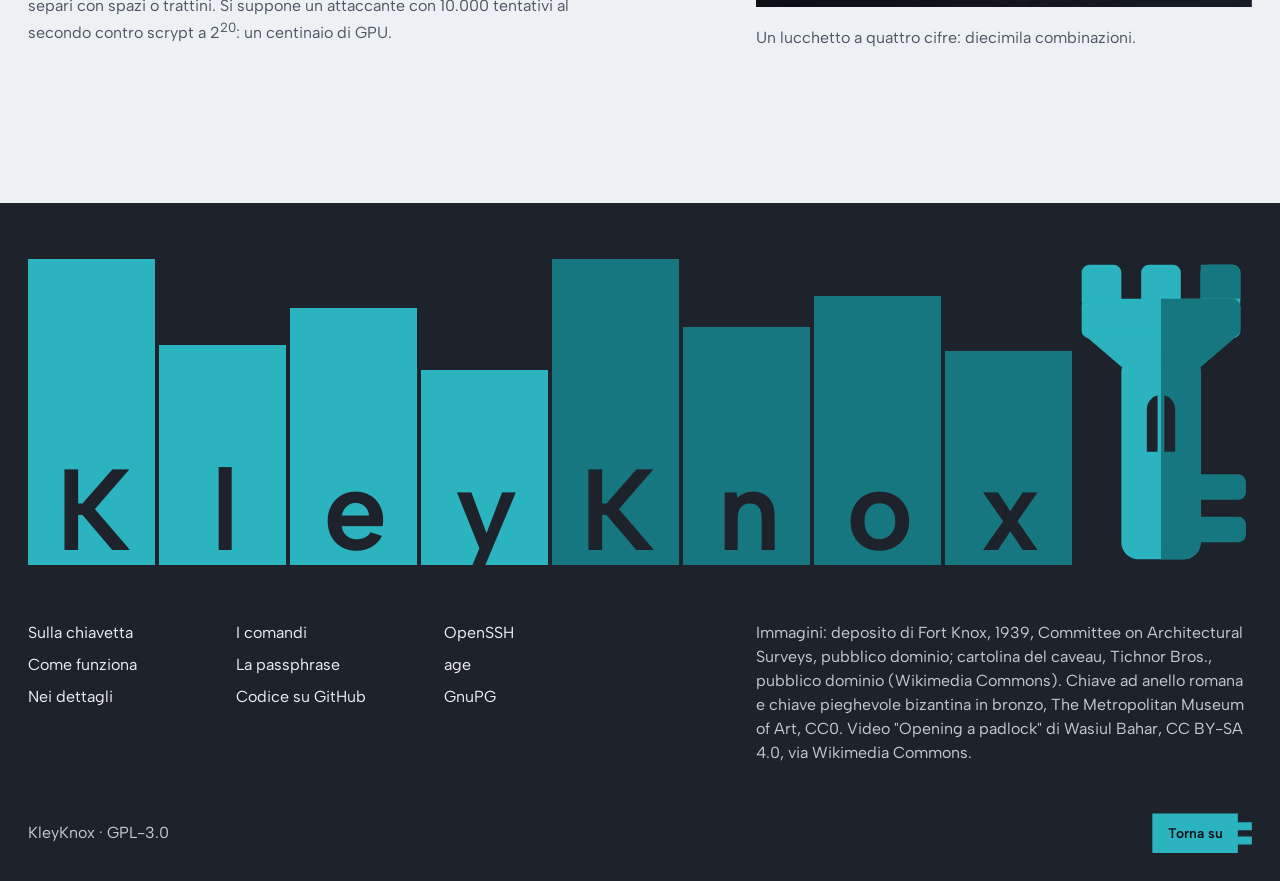
==== commit 0add4bd6: "Link the site to the GitHub repository A GitHub icon in the bar (also on phones), a text link under " ====
--- a/site/index.html
+++ b/site/index.html
@@ -59,6 +59,7 @@
     <a class="link" href="#comandi">Comandi</a>
     <a class="link" href="#passphrase">Passphrase</a>
   </nav>
+  <a class="gh" href="https://github.com/Nidhil-stack/kleyknox" aria-label="Il codice su GitHub" title="Il codice su GitHub"><svg viewBox="0 0 16 16" width="20" height="20" aria-hidden="true"><path fill="currentColor" d="M8 0C3.58 0 0 3.58 0 8c0 3.54 2.29 6.53 5.47 7.59.4.07.55-.17.55-.38 0-.19-.01-.82-.01-1.49-2.01.37-2.53-.49-2.69-.94-.09-.23-.48-.94-.82-1.13-.28-.15-.68-.52-.01-.53.63-.01 1.08.58 1.23.82.72 1.21 1.87.87 2.33.66.07-.52.28-.87.51-1.07-1.78-.2-3.64-.89-3.64-3.95 0-.87.31-1.59.82-2.15-.08-.2-.36-1.02.08-2.12 0 0 .67-.21 2.2.82.64-.18 1.32-.27 2-.27.68 0 1.36.09 2 .27 1.53-1.04 2.2-.82 2.2-.82.44 1.1.16 1.92.08 2.12.51.56.82 1.27.82 2.15 0 3.07-1.87 3.75-3.65 3.95.29.25.54.73.54 1.48 0 1.07-.01 1.93-.01 2.2 0 .21.15.46.55.38A8.013 8.013 0 0016 8c0-4.42-3.58-8-8-8z"/></svg></a>
   <a class="lang link" href="en/" hreflang="en" lang="en">English</a>
   <a class="button key-bit" href="#installa">Installa</a>
 </header>
@@ -70,7 +71,7 @@
     <div class="hero-copy">
       <h1 id="hero-title">Le tue chiavi,<br> in una chiavetta</h1>
       <p class="hero-lead">KleyKnox tiene le chiavi SSH e GPG cifrate su una chiavetta USB e le sblocca tutte con una sola passphrase, per il tempo che scegli.</p>
-      <a class="button key-bit" href="#installa">Installalo</a>
+      <div class="hero-actions"><a class="button key-bit" href="#installa">Installalo</a><a class="link hero-gh" href="https://github.com/Nidhil-stack/kleyknox">oppure leggi il codice su GitHub</a></div>
     </div>
     <div class="hero-stage">
       <div class="term" data-ui aria-label="Terminale: kleyknox unlock sblocca tre chiavi per due ore">
@@ -278,6 +279,7 @@
         <h3>Installare</h3>
         <pre class="install"><code>git clone https://github.com/Nidhil-stack/kleyknox
 cd kleyknox &amp;&amp; cargo install --path .</code></pre>
+        <p class="install-more">Oppure scarica un binario dalle <a class="link" href="https://github.com/Nidhil-stack/kleyknox/releases">release su GitHub</a>.</p>
       </div>
 
       <p class="sheet-hours">Linux, Windows o macOS · OpenSSH 8.2 e GnuPG 2.4<br>I binari sono nella pagina delle release</p>
--- a/site/styles.css
+++ b/site/styles.css
@@ -87,10 +87,18 @@
   display: flex; align-items: center; gap: 2rem; padding: 22px var(--margin);
 }
 .wordmark { display: inline-flex; align-items: center; gap: 0.5rem; font-weight: 600; font-size: 1.25rem; letter-spacing: -0.02em; text-decoration: none; }
-.wordmark-mark { width: 18px; height: 31px; color: var(--accent-deep); --tower-lit: var(--accent-deep); --tower-shade: var(--cyan-deep); }
+.wordmark-mark { flex: none; width: 18px; height: 31px; color: var(--accent-deep); --tower-lit: var(--accent-deep); --tower-shade: var(--cyan-deep); }
 .bar nav { display: flex; gap: 1.75rem; margin-left: auto; font-size: 1rem; }
 .bar nav a { text-decoration-color: transparent; }
 .lang { font-size: 0.9375rem; color: var(--muted); }
+.gh svg { flex: none; width: 20px; height: 20px; }
+.gh { display: inline-flex; flex: none; padding: 6px; color: var(--ink); border-radius: 999px; transition: background-color 180ms ease; }
+@media (hover: hover) { .gh:hover { background: var(--surface); } }
+.hero-actions { margin-top: 32px; display: flex; flex-wrap: wrap; align-items: center; gap: 12px 24px; }
+.hero-actions .button { margin-top: 0; }
+.hero-gh { font-size: var(--step-body); color: var(--ink); text-decoration-color: var(--accent-deep); }
+.install-more { margin: 14px auto 0; max-width: 520px; text-align: left; font-size: 1rem; color: var(--muted); }
+.install-more a { color: var(--accent-deep); text-decoration-color: currentColor; }
 .bar nav + .lang { margin-left: 0; }
 
 /* ---------- 1. hero ---------- */
@@ -98,7 +106,7 @@
 .hero-copy { grid-column: 1 / 7; padding-top: 150px; position: relative; z-index: 2; }
 .hero h1 { font-size: var(--step-display); max-width: 13ch; }
 .hero-lead { margin-top: 36px; max-width: 40ch; font-size: var(--step-body); }
-.hero-copy .button { margin-top: 32px; }
+
 .hero-stage {
   position: absolute; left: calc(var(--margin) + (100% - 2 * var(--margin)) * 4 / 12); right: 0; top: 42%; bottom: 0;
   background: var(--accent);
@@ -293,7 +301,8 @@
   .speaks { grid-template-columns: repeat(2, minmax(0, 1fr)); }
   .bar nav { display: none; }
   .bar { justify-content: space-between; }
-  .lang { margin-left: auto; }
+  .lang { margin-left: 4px; }
+  .gh { margin-left: auto; }
   .probe-film { grid-column: 1 / 13; grid-row: auto; margin-top: 40px; }
   .probe-form { grid-row: auto; }
   .probe-sentence { grid-column: 1 / 13; }
@@ -315,32 +324,35 @@
 @media (max-width: 700px) {
   :root { --merlon: 20px; --section: 5.5rem; }
   .bar nav { display: none; }
-  .bar { justify-content: space-between; padding: 16px var(--margin); }
+  .bar { justify-content: space-between; gap: 12px; padding: 16px var(--margin); }
   .hero { display: block; min-height: 0; padding: 0; }
   .hero-copy { padding: 96px var(--margin) 0; }
   .hero h1 { font-size: 10vw; }
   .hero-lead { font-size: 1rem; margin-top: 28px; }
   .hero-stage { position: relative; left: 0; top: auto; margin-top: 48px; height: 520px; }
-  .term { left: 16px; width: 640px; font-size: 14px; }
-  .showcase { display: block; min-height: 0; }
-  .showcase-stage { height: 62svh; }
+  .term-body { white-space: pre-wrap; overflow-wrap: anywhere; padding-bottom: 72px; }
+  .hero-stage { height: auto; padding-bottom: 32px; display: flow-root; }
+  .term { position: relative; top: auto; left: auto; right: auto; width: auto; margin: calc(var(--merlon) * 1.1 + 24px) 16px 0; font-size: 12.5px; }
+  .showcase { display: flex; flex-direction: column; min-height: 0; }
+  .showcase-list { order: -1; }
+  .showcase-stage { height: 62svh; align-self: stretch; }
   .showcase-tower { transform: translateX(-50%); }
-  .file { width: 100%; left: 0; transform: none; font-size: 13px; }
-  .showcase-list { padding: 24px 0 0; }
-  .files { display: flex; gap: 24px; overflow-x: auto; padding-bottom: 6px; }
-  .files li { flex: none; }
+  .file { width: 100%; left: 0; transform: none; font-size: 12.5px; }
+  .showcase-list { padding: 0 0 20px; }
   .showcase-list h2, .files button { font-size: 1.625rem; }
-  .showcase-fact { padding: 16px 0 0; font-size: 1rem; }
+  .showcase-fact { padding: 20px 0 0; font-size: 1rem; max-width: none; }
   .how { grid-template-columns: 1fr; }
   .field { min-height: 0; padding: 28px 20px 40px; }
   .how h2 { order: -2; font-size: 1.5rem; margin-bottom: 16px; }
   .clause { order: -1; margin-top: 0; font-size: 1.5rem; max-width: none; }
   .card { position: relative; top: 0; margin: 32px 0 0; }
   .board { margin: var(--section) 10px 0; grid-template-columns: 1fr 1fr; grid-auto-rows: 28vw; gap: 6px; }
-  .t-head { grid-column: span 2; grid-row: span 2; }
+  .t-head { grid-column: span 2; grid-row: span 1; }
   .t-head h2 { font-size: 9vw; }
-  .t-lock, .t-file { grid-column: span 2; grid-row: span 3; }
-  .t-os, .t-scrypt, .t-status, .t-min, .t-algo { grid-column: span 1; grid-row: span 2; }
+  .t-lock { grid-column: span 2; grid-row: span 3; }
+  .t-file { grid-column: span 2; grid-row: span 2; }
+  .t-scrypt, .t-status, .t-min, .t-algo { grid-column: span 1; grid-row: span 2; }
+  .t-os { grid-column: span 2; grid-row: span 2; }
   .cap { left: 12px; right: 12px; bottom: 12px; font-size: 0.875rem; }
   .cap strong { font-size: 1rem; }
   .lockterm { font-size: 14px; left: 12px; top: 12px; }
@@ -348,7 +360,7 @@
     .figure-ui { font-size: 84px; }
   .status-ui { font-size: 26px; left: 12px; }
   .files-ui { font-size: 26px; }
-  .chip-ui { font-size: 36px; }
+  .chip-ui { font-size: 26px; right: auto; left: 12px; }
   .name { margin: var(--section) 10px 0; padding: 28px 20px; gap: 32px; }
   .name h2 { font-size: 2.5rem; }
   .name-copy > p { font-size: 1.125rem; }
@@ -359,12 +371,14 @@
   .mark-head { aspect-ratio: auto; }
   .sheet-ground { padding: 72px 10px; display: block; }
   .sheet { padding: calc(40px + var(--merlon)) 22px calc(36px + var(--merlon)); }
-  .group dt code { font-size: 0.875rem; }
+  .group dt code { font-size: 0.875rem; overflow-wrap: anywhere; }
+  .install { white-space: pre; overflow-x: auto; word-break: normal; font-size: 0.8125rem; }
   .probe-sentence { font-size: 1.5rem; }
   .probe-sentence input { width: 100%; }
   .foot-grid nav { grid-column: span 6; }
   .blocks { height: 22svh; min-height: 140px; }
-  .blocks span { font-size: 11vw; }
+  .blocks span { font-size: 9vw; }
+  .blocks-tower { display: none; }
 }
 
 /* ---------- dark: follows the device ---------- */
